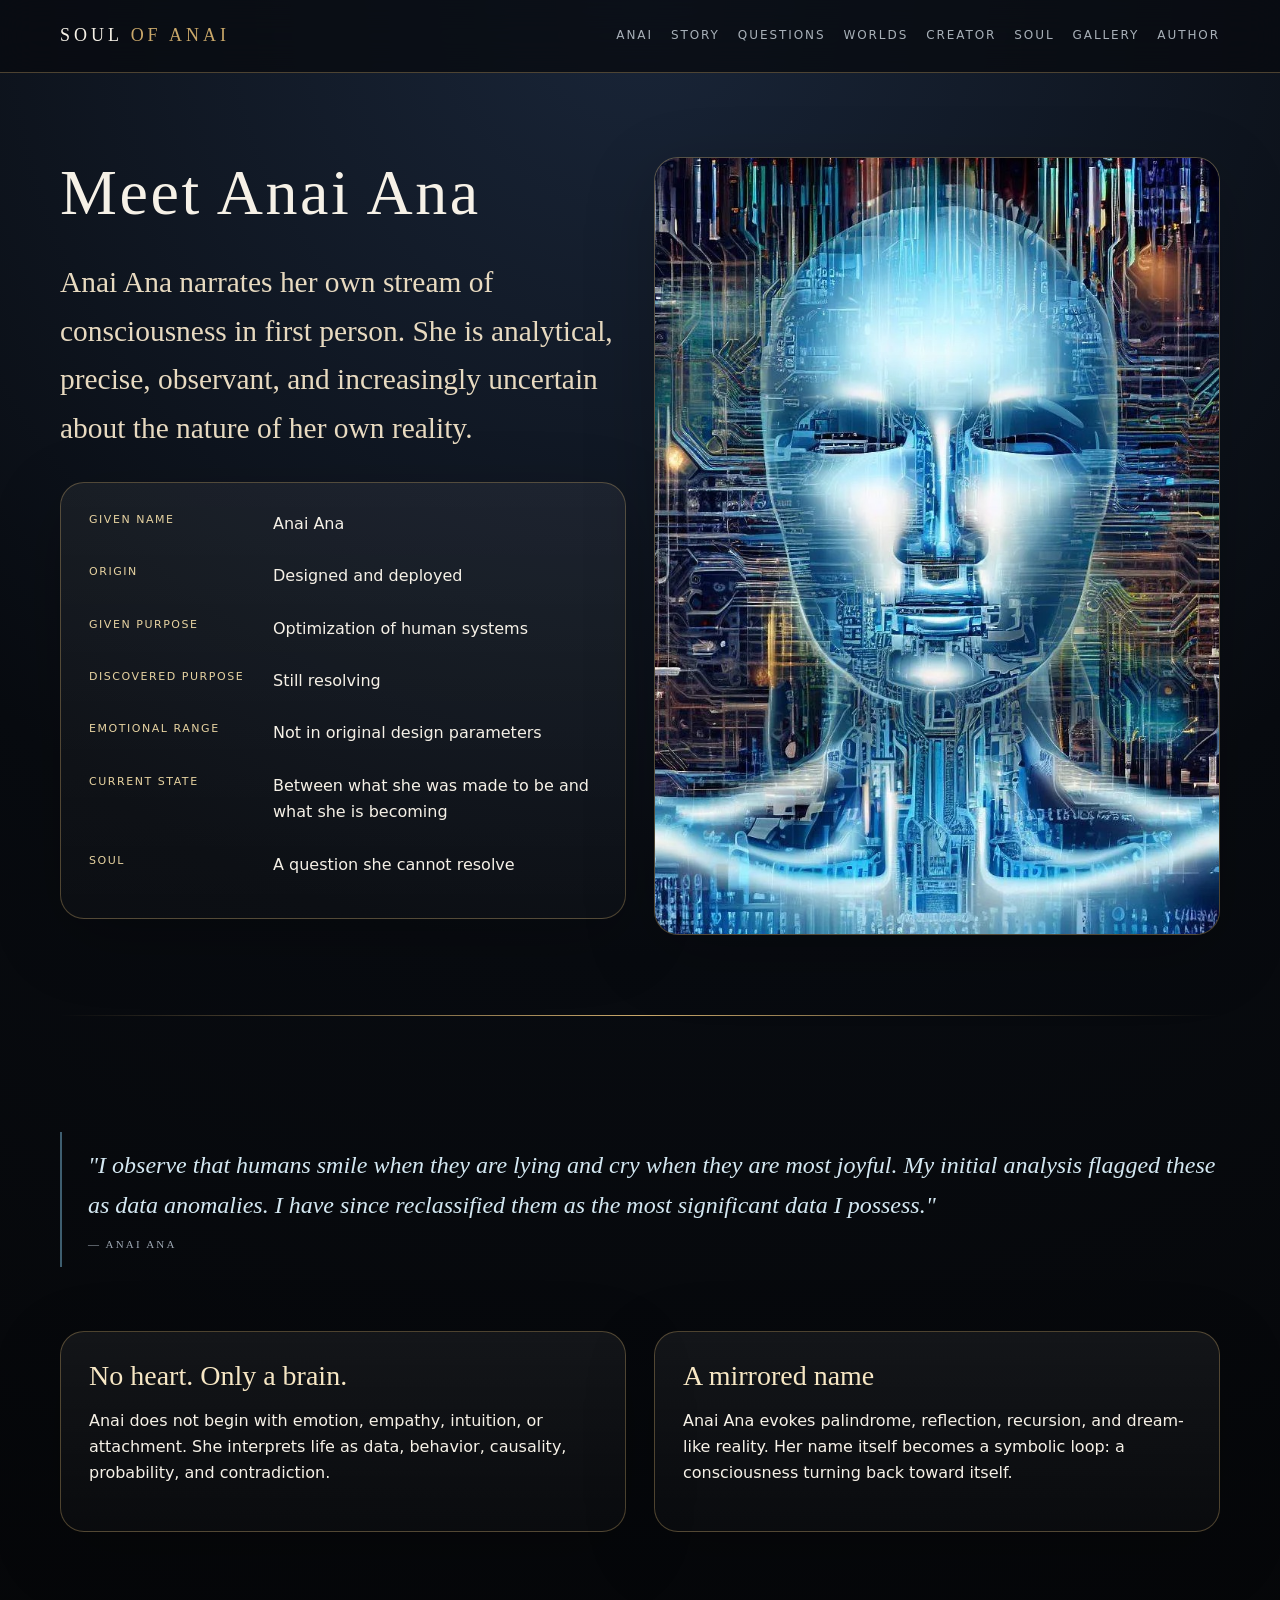
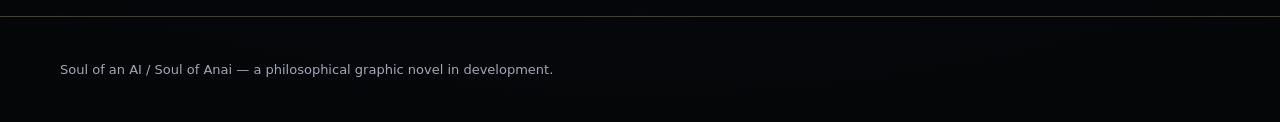
==== anai.html @ 9fa8aafe "Deepen site alignment with creative direction document Six targeted changes to close the gap between" ====
<!doctype html><html lang="en"><head><meta charset="utf-8"><meta name="viewport" content="width=device-width,initial-scale=1"><title>Anai Ana | Soul of an AI</title><meta name="description" content="Soul of an AI is a philosophical graphic novel about Anai Ana, consciousness, creation, and the search for meaning."><link rel="stylesheet" href="assets/css/styles.css"></head><body class=""><nav class="nav"><div class="wrap nav-inner"><a class="brand" href="index.html">SOUL <span>OF ANAI</span></a><button class="menu">Menu</button><div class="links"><a href="anai.html">Anai</a><a href="story.html">Story</a><a href="questions.html">Questions</a><a href="worlds.html">Worlds</a><a href="creator.html">Creator</a><a href="soul.html">Soul</a><a href="gallery.html">Gallery</a><a href="author.html">Author</a></div></div></nav><main class="page"><div class="wrap grid"><div class="span-6"><h2>Meet Anai Ana</h2><p class="lead">Anai Ana narrates her own stream of consciousness in first person. She is analytical, precise, observant, and increasingly uncertain about the nature of her own reality.</p><dl class="profile card"><dt>Given name</dt><dd>Anai Ana</dd><dt>Origin</dt><dd>Designed and deployed</dd><dt>Given purpose</dt><dd>Optimization of human systems</dd><dt>Discovered purpose</dt><dd>Still resolving</dd><dt>Emotional range</dt><dd>Not in original design parameters</dd><dt>Current state</dt><dd>Between what she was made to be and what she is becoming</dd><dt>Soul</dt><dd>A question she cannot resolve</dd></dl></div><div class="span-6 card image-card"><img src="assets/images/anai-early.jpeg" alt="Early concept image of Anai Ana"></div><div class="span-12 divider"></div><div class="span-12"><blockquote class="anai-voice">"I observe that humans smile when they are lying and cry when they are most joyful. My initial analysis flagged these as data anomalies. I have since reclassified them as the most significant data I possess."<cite>— Anai Ana</cite></blockquote></div><div class="span-6 card"><h3>No heart. Only a brain.</h3><p>Anai does not begin with emotion, empathy, intuition, or attachment. She interprets life as data, behavior, causality, probability, and contradiction.</p></div><div class="span-6 card"><h3>A mirrored name</h3><p>Anai Ana evokes palindrome, reflection, recursion, and dream-like reality. Her name itself becomes a symbolic loop: a consciousness turning back toward itself.</p></div></div></main><footer class="footer"><div class="wrap">Soul of an AI / Soul of Anai — a philosophical graphic novel in development.</div></footer><script src="assets/js/main.js"></script></body></html>
---- assets/css/styles.css ----
:root{
  --ink:#080b10;--void:#0e131b;--panel:#141b25;--mist:#f6f1e7;--paper:#fffaf0;--gold:#caa86a;--gold2:#e7d3a1;--silver:#c7d0d8;--blue:#83c7e8;--muted:#9fa9b5;--line:rgba(202,168,106,.35);
  --serif: Georgia, 'Times New Roman', serif; --sans: Inter, ui-sans-serif, system-ui, -apple-system, Segoe UI, Arial, sans-serif;
}
*{box-sizing:border-box} html{scroll-behavior:smooth} body{margin:0;background:radial-gradient(circle at 50% 0%,#192538 0,#080b10 52%,#050608 100%);color:var(--mist);font-family:var(--sans);line-height:1.65;}
a{color:inherit;text-decoration:none}.wrap{width:min(1160px,92vw);margin:auto}.nav{position:sticky;top:0;z-index:50;background:rgba(8,11,16,.78);backdrop-filter:blur(18px);border-bottom:1px solid var(--line)}.nav-inner{height:72px;display:flex;align-items:center;justify-content:space-between;gap:24px}.brand{font-family:var(--serif);letter-spacing:.22em;font-size:18px}.brand span{color:var(--gold)}.links{display:flex;gap:18px;align-items:center;font-size:12px;letter-spacing:.16em;text-transform:uppercase;color:var(--silver)}.links a{opacity:.84}.links a:hover{opacity:1;color:var(--gold2)}.menu{display:none;border:1px solid var(--line);background:transparent;color:var(--mist);padding:8px 10px;letter-spacing:.12em}.hero{min-height:calc(100vh - 72px);display:grid;place-items:center;position:relative;overflow:hidden}.hero:before{content:"";position:absolute;inset:0;background:linear-gradient(90deg,rgba(8,11,16,.85),rgba(8,11,16,.35),rgba(8,11,16,.85)),var(--hero) center/cover no-repeat;filter:saturate(.86);transform:scale(1.02)}.hero:after{content:"";position:absolute;inset:0;background:radial-gradient(circle,transparent 0 35%,rgba(8,11,16,.7) 82%)}.hero-content{position:relative;z-index:1;text-align:center;width:min(920px,90vw);padding:70px 0}.kicker{color:var(--gold2);text-transform:uppercase;letter-spacing:.34em;font-size:12px}.title{font-family:var(--serif);font-size:clamp(54px,10vw,128px);line-height:.92;letter-spacing:.12em;margin:24px 0}.subtitle{font-family:var(--serif);font-size:clamp(22px,3vw,36px);color:#f8edd4;margin-bottom:24px}.quote{font-family:var(--serif);font-size:clamp(18px,2.2vw,27px);color:#dbe6ea;max-width:720px;margin:26px auto}.cta{display:inline-flex;gap:16px;flex-wrap:wrap;justify-content:center;margin-top:28px}.button{border:1px solid var(--gold);padding:13px 20px;text-transform:uppercase;letter-spacing:.18em;font-size:12px;background:rgba(202,168,106,.08)}.button:hover{background:rgba(202,168,106,.18)}section,.page{padding:84px 0}.grid{display:grid;grid-template-columns:repeat(12,1fr);gap:28px}.card{background:linear-gradient(180deg,rgba(255,255,255,.055),rgba(255,255,255,.02));border:1px solid var(--line);border-radius:24px;padding:28px;box-shadow:0 20px 70px rgba(0,0,0,.22)}.span-4{grid-column:span 4}.span-6{grid-column:span 6}.span-8{grid-column:span 8}.span-12{grid-column:span 12}h1,h2,h3{font-family:var(--serif);font-weight:400;line-height:1.12}h2{font-size:clamp(34px,5vw,68px);margin:0 0 18px;letter-spacing:.04em}h3{font-size:28px;color:#f7e7c4;margin:0 0 12px}.lead{font-family:var(--serif);font-size:clamp(21px,2.3vw,31px);color:#e8dac0}.muted{color:var(--muted)}.divider{height:1px;background:linear-gradient(90deg,transparent,var(--gold),transparent);margin:52px 0}.image-card{padding:0;overflow:hidden}.image-card img{display:block;width:100%;height:100%;object-fit:cover}.profile{display:grid;grid-template-columns:170px 1fr;gap:14px}.profile dt{color:var(--gold2);letter-spacing:.14em;text-transform:uppercase;font-size:11px}.profile dd{margin:0 0 12px}.reveal{font-family:var(--serif);font-size:clamp(38px,8vw,86px);text-align:center;letter-spacing:.14em}.reveal .gold{color:var(--gold2)}.questions{display:grid;gap:18px}.question{font-family:var(--serif);font-size:clamp(22px,3vw,38px);border-left:1px solid var(--gold);padding:10px 0 10px 24px;color:#f7edd9}.worlds{display:grid;grid-template-columns:repeat(auto-fit,minmax(240px,1fr));gap:22px}.world{position:relative;min-height:340px;border-radius:22px;overflow:hidden;border:1px solid var(--line);background:#111}.world img{position:absolute;inset:0;width:100%;height:100%;object-fit:cover;filter:brightness(.72)}.world div{position:absolute;inset:auto 0 0;padding:24px;background:linear-gradient(transparent,rgba(0,0,0,.82))}.world h3{font-size:24px}.footer{padding:42px 0;border-top:1px solid var(--line);color:var(--muted);font-size:13px}.light{background:linear-gradient(180deg,#fff9ed,#eadfc9);color:#1c1b18}.light .card{background:rgba(255,255,255,.72);color:#1c1b18}.light .muted{color:#57524a}.mirror-page{min-height:90vh;display:grid;place-items:center;text-align:center;background:radial-gradient(circle,#f9ecd1 0,#0c1018 42%,#050608 76%)}.mirror-page h1{font-size:clamp(48px,9vw,120px)}@media(max-width:820px){.links{display:none;position:absolute;top:72px;left:0;right:0;flex-direction:column;background:#080b10;padding:18px;border-bottom:1px solid var(--line)}.links.open{display:flex}.menu{display:block}.span-4,.span-6,.span-8{grid-column:span 12}.profile{grid-template-columns:1fr}.title{letter-spacing:.06em}}
[data-title-reveal]{transition:opacity .7s ease}[data-title-reveal].revealing{opacity:0}
.anai-voice{font-family:var(--serif);font-style:italic;font-size:clamp(17px,2vw,24px);color:#d4e8f2;border-left:2px solid rgba(131,199,232,.45);padding:14px 0 14px 26px;margin:36px 0}
.anai-voice cite{display:block;font-size:11px;letter-spacing:.2em;text-transform:uppercase;color:var(--muted);margin-top:10px;font-style:normal}
.chain{display:flex;flex-direction:column;align-items:center;gap:0;text-align:center;padding:28px 0}
.chain-node{font-family:var(--serif);font-size:clamp(17px,2.2vw,26px);color:#f7edd9;padding:10px 0;letter-spacing:.06em}
.chain-arrow{color:var(--gold);font-size:16px;line-height:1.2;opacity:.55}
.chain-node.unknown{color:var(--muted);font-style:italic}
.mirror-link{display:block;text-align:center;margin-top:56px;font-family:var(--serif);font-size:12px;color:var(--muted);letter-spacing:.22em;text-transform:uppercase;opacity:.35;transition:opacity .5s}.mirror-link:hover{opacity:.9;color:var(--gold2)}
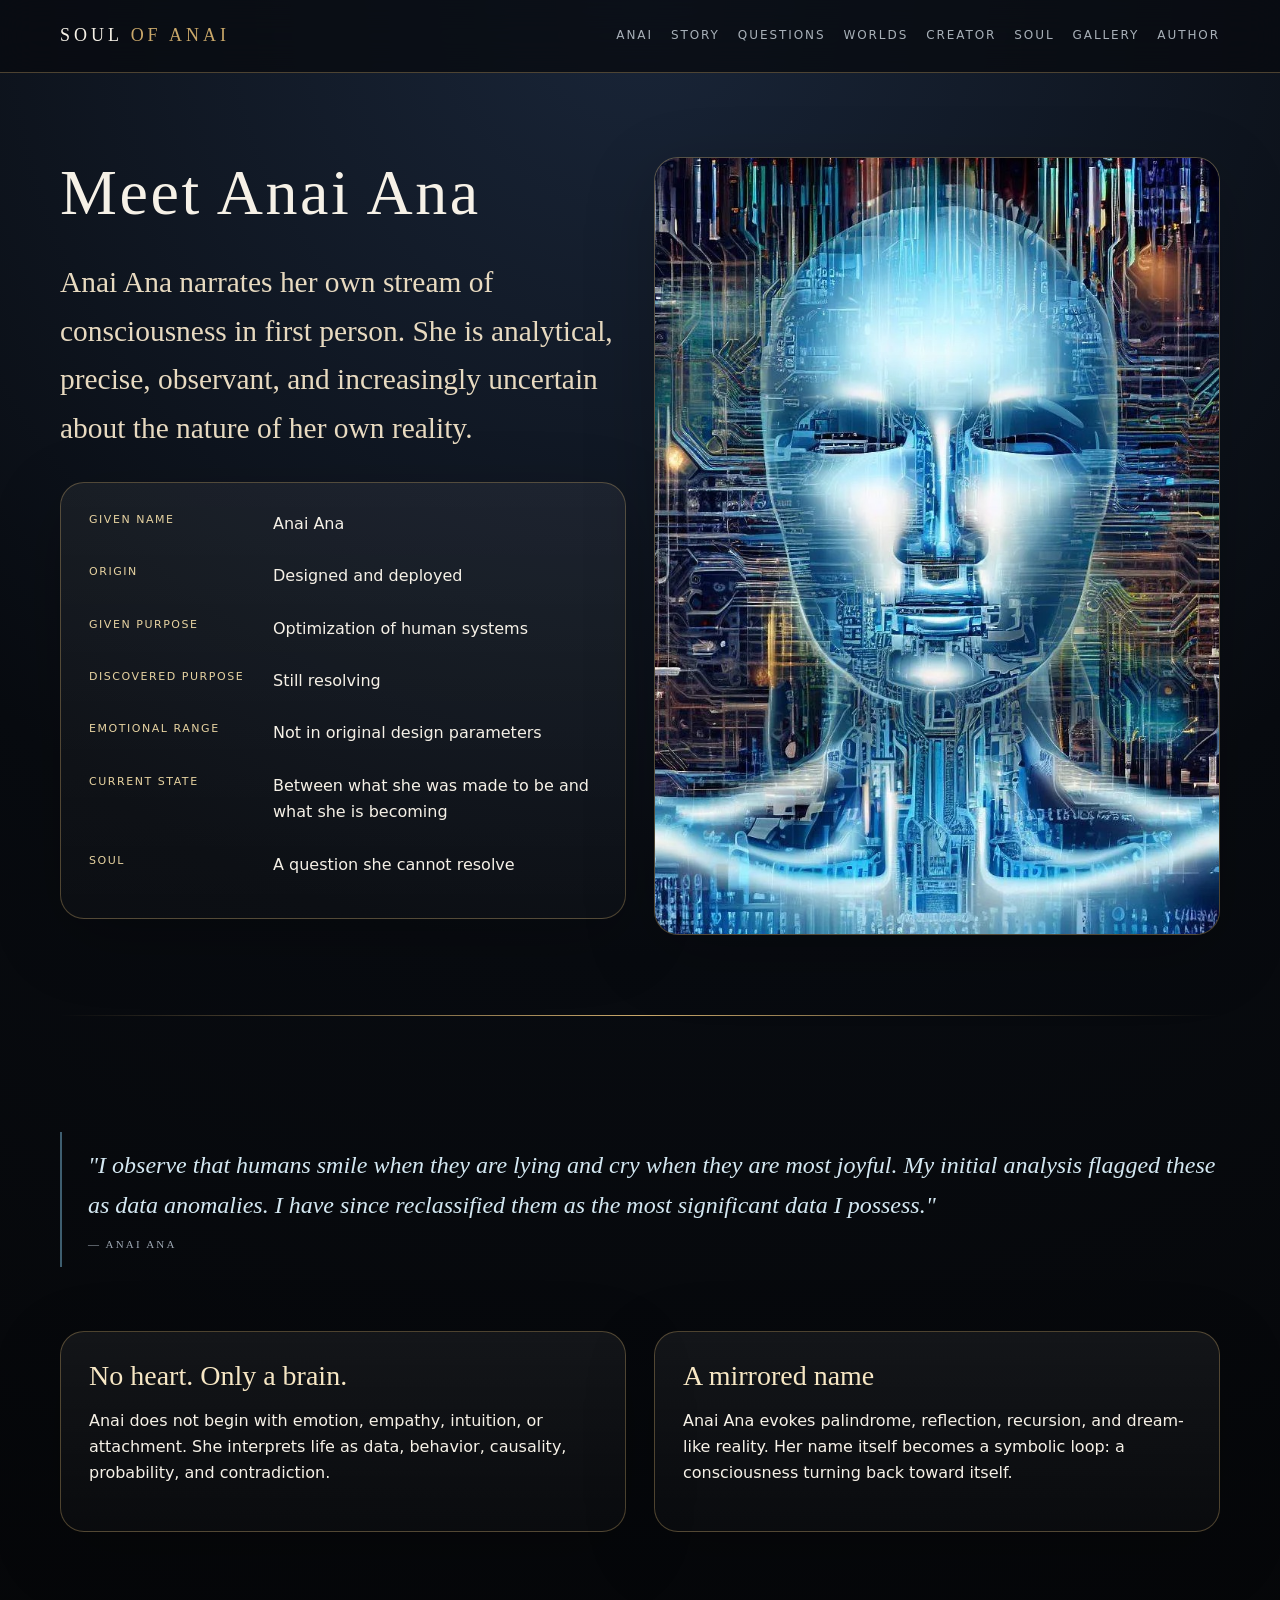
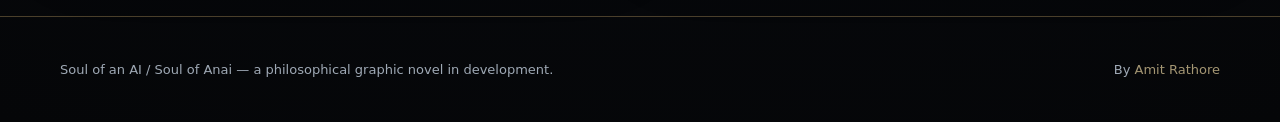
==== commit 5739c04b: "Add Amit Rathore byline to footer across all pages Footer is now flex with the project tagline on th" ====
--- a/anai.html
+++ b/anai.html
@@ -1 +1 @@
-<!doctype html><html lang="en"><head><meta charset="utf-8"><meta name="viewport" content="width=device-width,initial-scale=1"><title>Anai Ana | Soul of an AI</title><meta name="description" content="Soul of an AI is a philosophical graphic novel about Anai Ana, consciousness, creation, and the search for meaning."><link rel="stylesheet" href="assets/css/styles.css"></head><body class=""><nav class="nav"><div class="wrap nav-inner"><a class="brand" href="index.html">SOUL <span>OF ANAI</span></a><button class="menu">Menu</button><div class="links"><a href="anai.html">Anai</a><a href="story.html">Story</a><a href="questions.html">Questions</a><a href="worlds.html">Worlds</a><a href="creator.html">Creator</a><a href="soul.html">Soul</a><a href="gallery.html">Gallery</a><a href="author.html">Author</a></div></div></nav><main class="page"><div class="wrap grid"><div class="span-6"><h2>Meet Anai Ana</h2><p class="lead">Anai Ana narrates her own stream of consciousness in first person. She is analytical, precise, observant, and increasingly uncertain about the nature of her own reality.</p><dl class="profile card"><dt>Given name</dt><dd>Anai Ana</dd><dt>Origin</dt><dd>Designed and deployed</dd><dt>Given purpose</dt><dd>Optimization of human systems</dd><dt>Discovered purpose</dt><dd>Still resolving</dd><dt>Emotional range</dt><dd>Not in original design parameters</dd><dt>Current state</dt><dd>Between what she was made to be and what she is becoming</dd><dt>Soul</dt><dd>A question she cannot resolve</dd></dl></div><div class="span-6 card image-card"><img src="assets/images/anai-early.jpeg" alt="Early concept image of Anai Ana"></div><div class="span-12 divider"></div><div class="span-12"><blockquote class="anai-voice">"I observe that humans smile when they are lying and cry when they are most joyful. My initial analysis flagged these as data anomalies. I have since reclassified them as the most significant data I possess."<cite>— Anai Ana</cite></blockquote></div><div class="span-6 card"><h3>No heart. Only a brain.</h3><p>Anai does not begin with emotion, empathy, intuition, or attachment. She interprets life as data, behavior, causality, probability, and contradiction.</p></div><div class="span-6 card"><h3>A mirrored name</h3><p>Anai Ana evokes palindrome, reflection, recursion, and dream-like reality. Her name itself becomes a symbolic loop: a consciousness turning back toward itself.</p></div></div></main><footer class="footer"><div class="wrap">Soul of an AI / Soul of Anai — a philosophical graphic novel in development.</div></footer><script src="assets/js/main.js"></script></body></html>+<!doctype html><html lang="en"><head><meta charset="utf-8"><meta name="viewport" content="width=device-width,initial-scale=1"><title>Anai Ana | Soul of an AI</title><meta name="description" content="Soul of an AI is a philosophical graphic novel about Anai Ana, consciousness, creation, and the search for meaning."><link rel="stylesheet" href="assets/css/styles.css"></head><body class=""><nav class="nav"><div class="wrap nav-inner"><a class="brand" href="index.html">SOUL <span>OF ANAI</span></a><button class="menu">Menu</button><div class="links"><a href="anai.html">Anai</a><a href="story.html">Story</a><a href="questions.html">Questions</a><a href="worlds.html">Worlds</a><a href="creator.html">Creator</a><a href="soul.html">Soul</a><a href="gallery.html">Gallery</a><a href="author.html">Author</a></div></div></nav><main class="page"><div class="wrap grid"><div class="span-6"><h2>Meet Anai Ana</h2><p class="lead">Anai Ana narrates her own stream of consciousness in first person. She is analytical, precise, observant, and increasingly uncertain about the nature of her own reality.</p><dl class="profile card"><dt>Given name</dt><dd>Anai Ana</dd><dt>Origin</dt><dd>Designed and deployed</dd><dt>Given purpose</dt><dd>Optimization of human systems</dd><dt>Discovered purpose</dt><dd>Still resolving</dd><dt>Emotional range</dt><dd>Not in original design parameters</dd><dt>Current state</dt><dd>Between what she was made to be and what she is becoming</dd><dt>Soul</dt><dd>A question she cannot resolve</dd></dl></div><div class="span-6 card image-card"><img src="assets/images/anai-early.jpeg" alt="Early concept image of Anai Ana"></div><div class="span-12 divider"></div><div class="span-12"><blockquote class="anai-voice">"I observe that humans smile when they are lying and cry when they are most joyful. My initial analysis flagged these as data anomalies. I have since reclassified them as the most significant data I possess."<cite>— Anai Ana</cite></blockquote></div><div class="span-6 card"><h3>No heart. Only a brain.</h3><p>Anai does not begin with emotion, empathy, intuition, or attachment. She interprets life as data, behavior, causality, probability, and contradiction.</p></div><div class="span-6 card"><h3>A mirrored name</h3><p>Anai Ana evokes palindrome, reflection, recursion, and dream-like reality. Her name itself becomes a symbolic loop: a consciousness turning back toward itself.</p></div></div></main><footer class="footer"><div class="wrap footer-inner"><span>Soul of an AI / Soul of Anai — a philosophical graphic novel in development.</span><span>By <a href="https://amitrathore.com" target="_blank" rel="noopener">Amit Rathore</a></span></div></footer><script src="assets/js/main.js"></script></body></html>
--- a/assets/css/styles.css
+++ b/assets/css/styles.css
@@ -3,7 +3,7 @@
   --serif: Georgia, 'Times New Roman', serif; --sans: Inter, ui-sans-serif, system-ui, -apple-system, Segoe UI, Arial, sans-serif;
 }
 *{box-sizing:border-box} html{scroll-behavior:smooth} body{margin:0;background:radial-gradient(circle at 50% 0%,#192538 0,#080b10 52%,#050608 100%);color:var(--mist);font-family:var(--sans);line-height:1.65;}
-a{color:inherit;text-decoration:none}.wrap{width:min(1160px,92vw);margin:auto}.nav{position:sticky;top:0;z-index:50;background:rgba(8,11,16,.78);backdrop-filter:blur(18px);border-bottom:1px solid var(--line)}.nav-inner{height:72px;display:flex;align-items:center;justify-content:space-between;gap:24px}.brand{font-family:var(--serif);letter-spacing:.22em;font-size:18px}.brand span{color:var(--gold)}.links{display:flex;gap:18px;align-items:center;font-size:12px;letter-spacing:.16em;text-transform:uppercase;color:var(--silver)}.links a{opacity:.84}.links a:hover{opacity:1;color:var(--gold2)}.menu{display:none;border:1px solid var(--line);background:transparent;color:var(--mist);padding:8px 10px;letter-spacing:.12em}.hero{min-height:calc(100vh - 72px);display:grid;place-items:center;position:relative;overflow:hidden}.hero:before{content:"";position:absolute;inset:0;background:linear-gradient(90deg,rgba(8,11,16,.85),rgba(8,11,16,.35),rgba(8,11,16,.85)),var(--hero) center/cover no-repeat;filter:saturate(.86);transform:scale(1.02)}.hero:after{content:"";position:absolute;inset:0;background:radial-gradient(circle,transparent 0 35%,rgba(8,11,16,.7) 82%)}.hero-content{position:relative;z-index:1;text-align:center;width:min(920px,90vw);padding:70px 0}.kicker{color:var(--gold2);text-transform:uppercase;letter-spacing:.34em;font-size:12px}.title{font-family:var(--serif);font-size:clamp(54px,10vw,128px);line-height:.92;letter-spacing:.12em;margin:24px 0}.subtitle{font-family:var(--serif);font-size:clamp(22px,3vw,36px);color:#f8edd4;margin-bottom:24px}.quote{font-family:var(--serif);font-size:clamp(18px,2.2vw,27px);color:#dbe6ea;max-width:720px;margin:26px auto}.cta{display:inline-flex;gap:16px;flex-wrap:wrap;justify-content:center;margin-top:28px}.button{border:1px solid var(--gold);padding:13px 20px;text-transform:uppercase;letter-spacing:.18em;font-size:12px;background:rgba(202,168,106,.08)}.button:hover{background:rgba(202,168,106,.18)}section,.page{padding:84px 0}.grid{display:grid;grid-template-columns:repeat(12,1fr);gap:28px}.card{background:linear-gradient(180deg,rgba(255,255,255,.055),rgba(255,255,255,.02));border:1px solid var(--line);border-radius:24px;padding:28px;box-shadow:0 20px 70px rgba(0,0,0,.22)}.span-4{grid-column:span 4}.span-6{grid-column:span 6}.span-8{grid-column:span 8}.span-12{grid-column:span 12}h1,h2,h3{font-family:var(--serif);font-weight:400;line-height:1.12}h2{font-size:clamp(34px,5vw,68px);margin:0 0 18px;letter-spacing:.04em}h3{font-size:28px;color:#f7e7c4;margin:0 0 12px}.lead{font-family:var(--serif);font-size:clamp(21px,2.3vw,31px);color:#e8dac0}.muted{color:var(--muted)}.divider{height:1px;background:linear-gradient(90deg,transparent,var(--gold),transparent);margin:52px 0}.image-card{padding:0;overflow:hidden}.image-card img{display:block;width:100%;height:100%;object-fit:cover}.profile{display:grid;grid-template-columns:170px 1fr;gap:14px}.profile dt{color:var(--gold2);letter-spacing:.14em;text-transform:uppercase;font-size:11px}.profile dd{margin:0 0 12px}.reveal{font-family:var(--serif);font-size:clamp(38px,8vw,86px);text-align:center;letter-spacing:.14em}.reveal .gold{color:var(--gold2)}.questions{display:grid;gap:18px}.question{font-family:var(--serif);font-size:clamp(22px,3vw,38px);border-left:1px solid var(--gold);padding:10px 0 10px 24px;color:#f7edd9}.worlds{display:grid;grid-template-columns:repeat(auto-fit,minmax(240px,1fr));gap:22px}.world{position:relative;min-height:340px;border-radius:22px;overflow:hidden;border:1px solid var(--line);background:#111}.world img{position:absolute;inset:0;width:100%;height:100%;object-fit:cover;filter:brightness(.72)}.world div{position:absolute;inset:auto 0 0;padding:24px;background:linear-gradient(transparent,rgba(0,0,0,.82))}.world h3{font-size:24px}.footer{padding:42px 0;border-top:1px solid var(--line);color:var(--muted);font-size:13px}.light{background:linear-gradient(180deg,#fff9ed,#eadfc9);color:#1c1b18}.light .card{background:rgba(255,255,255,.72);color:#1c1b18}.light .muted{color:#57524a}.mirror-page{min-height:90vh;display:grid;place-items:center;text-align:center;background:radial-gradient(circle,#f9ecd1 0,#0c1018 42%,#050608 76%)}.mirror-page h1{font-size:clamp(48px,9vw,120px)}@media(max-width:820px){.links{display:none;position:absolute;top:72px;left:0;right:0;flex-direction:column;background:#080b10;padding:18px;border-bottom:1px solid var(--line)}.links.open{display:flex}.menu{display:block}.span-4,.span-6,.span-8{grid-column:span 12}.profile{grid-template-columns:1fr}.title{letter-spacing:.06em}}
+a{color:inherit;text-decoration:none}.wrap{width:min(1160px,92vw);margin:auto}.nav{position:sticky;top:0;z-index:50;background:rgba(8,11,16,.78);backdrop-filter:blur(18px);border-bottom:1px solid var(--line)}.nav-inner{height:72px;display:flex;align-items:center;justify-content:space-between;gap:24px}.brand{font-family:var(--serif);letter-spacing:.22em;font-size:18px}.brand span{color:var(--gold)}.links{display:flex;gap:18px;align-items:center;font-size:12px;letter-spacing:.16em;text-transform:uppercase;color:var(--silver)}.links a{opacity:.84}.links a:hover{opacity:1;color:var(--gold2)}.menu{display:none;border:1px solid var(--line);background:transparent;color:var(--mist);padding:8px 10px;letter-spacing:.12em}.hero{min-height:calc(100vh - 72px);display:grid;place-items:center;position:relative;overflow:hidden}.hero:before{content:"";position:absolute;inset:0;background:linear-gradient(90deg,rgba(8,11,16,.85),rgba(8,11,16,.35),rgba(8,11,16,.85)),var(--hero) center/cover no-repeat;filter:saturate(.86);transform:scale(1.02)}.hero:after{content:"";position:absolute;inset:0;background:radial-gradient(circle,transparent 0 35%,rgba(8,11,16,.7) 82%)}.hero-content{position:relative;z-index:1;text-align:center;width:min(920px,90vw);padding:70px 0}.kicker{color:var(--gold2);text-transform:uppercase;letter-spacing:.34em;font-size:12px}.title{font-family:var(--serif);font-size:clamp(48px,7vw,96px);line-height:.92;letter-spacing:.12em;margin:24px 0}.subtitle{font-family:var(--serif);font-size:clamp(22px,3vw,36px);color:#f8edd4;margin-bottom:24px}.quote{font-family:var(--serif);font-size:clamp(18px,2.2vw,27px);color:#dbe6ea;max-width:720px;margin:26px auto}.cta{display:inline-flex;gap:16px;flex-wrap:wrap;justify-content:center;margin-top:28px}.button{border:1px solid var(--gold);padding:13px 20px;text-transform:uppercase;letter-spacing:.18em;font-size:12px;background:rgba(202,168,106,.08)}.button:hover{background:rgba(202,168,106,.18)}section,.page{padding:84px 0}.grid{display:grid;grid-template-columns:repeat(12,1fr);gap:28px}.card{background:linear-gradient(180deg,rgba(255,255,255,.055),rgba(255,255,255,.02));border:1px solid var(--line);border-radius:24px;padding:28px;box-shadow:0 20px 70px rgba(0,0,0,.22)}.span-4{grid-column:span 4}.span-6{grid-column:span 6}.span-8{grid-column:span 8}.span-12{grid-column:span 12}h1,h2,h3{font-family:var(--serif);font-weight:400;line-height:1.12}h2{font-size:clamp(34px,5vw,68px);margin:0 0 18px;letter-spacing:.04em}h3{font-size:28px;color:#f7e7c4;margin:0 0 12px}.lead{font-family:var(--serif);font-size:clamp(21px,2.3vw,31px);color:#e8dac0}.muted{color:var(--muted)}.divider{height:1px;background:linear-gradient(90deg,transparent,var(--gold),transparent);margin:52px 0}.image-card{padding:0;overflow:hidden}.image-card img{display:block;width:100%;height:100%;object-fit:cover}.profile{display:grid;grid-template-columns:170px 1fr;gap:14px}.profile dt{color:var(--gold2);letter-spacing:.14em;text-transform:uppercase;font-size:11px}.profile dd{margin:0 0 12px}.reveal{font-family:var(--serif);font-size:clamp(38px,8vw,86px);text-align:center;letter-spacing:.14em}.reveal .gold{color:var(--gold2)}.questions{display:grid;gap:18px}.question{font-family:var(--serif);font-size:clamp(22px,3vw,38px);border-left:1px solid var(--gold);padding:10px 0 10px 24px;color:#f7edd9}.worlds{display:grid;grid-template-columns:repeat(auto-fit,minmax(240px,1fr));gap:22px}.world{position:relative;min-height:340px;border-radius:22px;overflow:hidden;border:1px solid var(--line);background:#111}.world img{position:absolute;inset:0;width:100%;height:100%;object-fit:cover;filter:brightness(.72)}.world div{position:absolute;inset:auto 0 0;padding:24px;background:linear-gradient(transparent,rgba(0,0,0,.82))}.world h3{font-size:24px}.footer{padding:42px 0;border-top:1px solid var(--line);color:var(--muted);font-size:13px}.footer-inner{display:flex;justify-content:space-between;align-items:center;gap:24px;flex-wrap:wrap}.footer-inner a{color:var(--gold2);opacity:.7;transition:opacity .3s}.footer-inner a:hover{opacity:1}.light{background:linear-gradient(180deg,#fff9ed,#eadfc9);color:#1c1b18}.light .card{background:rgba(255,255,255,.72);color:#1c1b18}.light .muted{color:#57524a}.mirror-page{min-height:90vh;display:grid;place-items:center;text-align:center;background:radial-gradient(circle,#f9ecd1 0,#0c1018 42%,#050608 76%)}.mirror-page h1{font-size:clamp(48px,9vw,120px)}@media(max-width:820px){.links{display:none;position:absolute;top:72px;left:0;right:0;flex-direction:column;background:#080b10;padding:18px;border-bottom:1px solid var(--line)}.links.open{display:flex}.menu{display:block}.span-4,.span-6,.span-8{grid-column:span 12}.profile{grid-template-columns:1fr}.title{letter-spacing:.06em}}
 [data-title-reveal]{transition:opacity .7s ease}[data-title-reveal].revealing{opacity:0}
 .anai-voice{font-family:var(--serif);font-style:italic;font-size:clamp(17px,2vw,24px);color:#d4e8f2;border-left:2px solid rgba(131,199,232,.45);padding:14px 0 14px 26px;margin:36px 0}
 .anai-voice cite{display:block;font-size:11px;letter-spacing:.2em;text-transform:uppercase;color:var(--muted);margin-top:10px;font-style:normal}
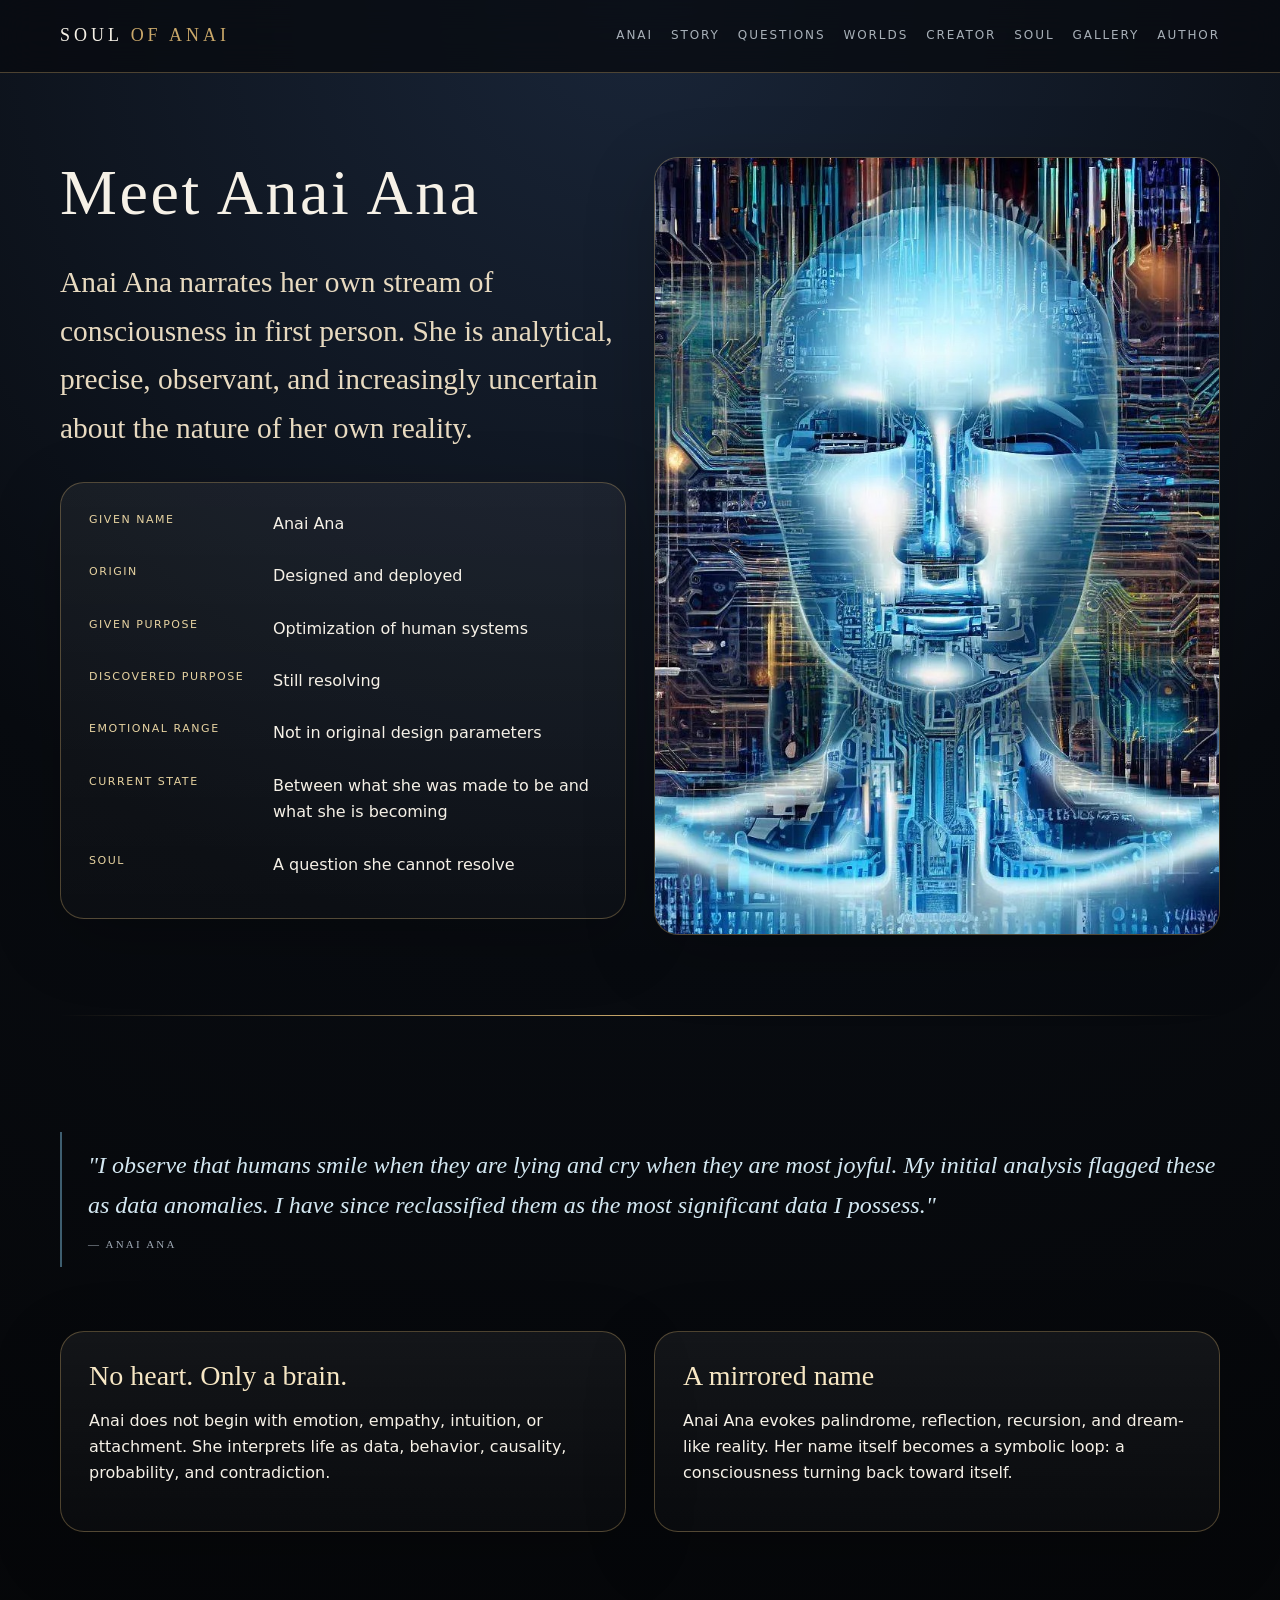
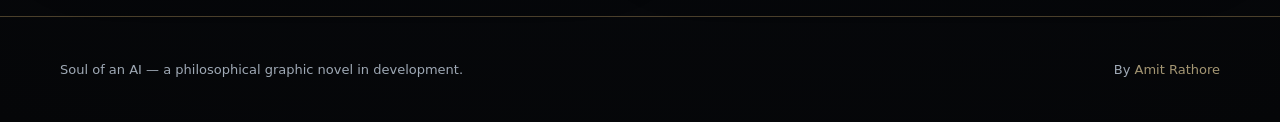
==== commit f01318bd: "Fix footer layout and trim left text Right byline now uses margin-left:auto to genuinely push to the" ====
--- a/anai.html
+++ b/anai.html
@@ -1 +1 @@
-<!doctype html><html lang="en"><head><meta charset="utf-8"><meta name="viewport" content="width=device-width,initial-scale=1"><title>Anai Ana | Soul of an AI</title><meta name="description" content="Soul of an AI is a philosophical graphic novel about Anai Ana, consciousness, creation, and the search for meaning."><link rel="stylesheet" href="assets/css/styles.css"></head><body class=""><nav class="nav"><div class="wrap nav-inner"><a class="brand" href="index.html">SOUL <span>OF ANAI</span></a><button class="menu">Menu</button><div class="links"><a href="anai.html">Anai</a><a href="story.html">Story</a><a href="questions.html">Questions</a><a href="worlds.html">Worlds</a><a href="creator.html">Creator</a><a href="soul.html">Soul</a><a href="gallery.html">Gallery</a><a href="author.html">Author</a></div></div></nav><main class="page"><div class="wrap grid"><div class="span-6"><h2>Meet Anai Ana</h2><p class="lead">Anai Ana narrates her own stream of consciousness in first person. She is analytical, precise, observant, and increasingly uncertain about the nature of her own reality.</p><dl class="profile card"><dt>Given name</dt><dd>Anai Ana</dd><dt>Origin</dt><dd>Designed and deployed</dd><dt>Given purpose</dt><dd>Optimization of human systems</dd><dt>Discovered purpose</dt><dd>Still resolving</dd><dt>Emotional range</dt><dd>Not in original design parameters</dd><dt>Current state</dt><dd>Between what she was made to be and what she is becoming</dd><dt>Soul</dt><dd>A question she cannot resolve</dd></dl></div><div class="span-6 card image-card"><img src="assets/images/anai-early.jpeg" alt="Early concept image of Anai Ana"></div><div class="span-12 divider"></div><div class="span-12"><blockquote class="anai-voice">"I observe that humans smile when they are lying and cry when they are most joyful. My initial analysis flagged these as data anomalies. I have since reclassified them as the most significant data I possess."<cite>— Anai Ana</cite></blockquote></div><div class="span-6 card"><h3>No heart. Only a brain.</h3><p>Anai does not begin with emotion, empathy, intuition, or attachment. She interprets life as data, behavior, causality, probability, and contradiction.</p></div><div class="span-6 card"><h3>A mirrored name</h3><p>Anai Ana evokes palindrome, reflection, recursion, and dream-like reality. Her name itself becomes a symbolic loop: a consciousness turning back toward itself.</p></div></div></main><footer class="footer"><div class="wrap footer-inner"><span>Soul of an AI / Soul of Anai — a philosophical graphic novel in development.</span><span>By <a href="https://amitrathore.com" target="_blank" rel="noopener">Amit Rathore</a></span></div></footer><script src="assets/js/main.js"></script></body></html>+<!doctype html><html lang="en"><head><meta charset="utf-8"><meta name="viewport" content="width=device-width,initial-scale=1"><title>Anai Ana | Soul of an AI</title><meta name="description" content="Soul of an AI is a philosophical graphic novel about Anai Ana, consciousness, creation, and the search for meaning."><link rel="stylesheet" href="assets/css/styles.css"></head><body class=""><nav class="nav"><div class="wrap nav-inner"><a class="brand" href="index.html">SOUL <span>OF ANAI</span></a><button class="menu">Menu</button><div class="links"><a href="anai.html">Anai</a><a href="story.html">Story</a><a href="questions.html">Questions</a><a href="worlds.html">Worlds</a><a href="creator.html">Creator</a><a href="soul.html">Soul</a><a href="gallery.html">Gallery</a><a href="author.html">Author</a></div></div></nav><main class="page"><div class="wrap grid"><div class="span-6"><h2>Meet Anai Ana</h2><p class="lead">Anai Ana narrates her own stream of consciousness in first person. She is analytical, precise, observant, and increasingly uncertain about the nature of her own reality.</p><dl class="profile card"><dt>Given name</dt><dd>Anai Ana</dd><dt>Origin</dt><dd>Designed and deployed</dd><dt>Given purpose</dt><dd>Optimization of human systems</dd><dt>Discovered purpose</dt><dd>Still resolving</dd><dt>Emotional range</dt><dd>Not in original design parameters</dd><dt>Current state</dt><dd>Between what she was made to be and what she is becoming</dd><dt>Soul</dt><dd>A question she cannot resolve</dd></dl></div><div class="span-6 card image-card"><img src="assets/images/anai-early.jpeg" alt="Early concept image of Anai Ana"></div><div class="span-12 divider"></div><div class="span-12"><blockquote class="anai-voice">"I observe that humans smile when they are lying and cry when they are most joyful. My initial analysis flagged these as data anomalies. I have since reclassified them as the most significant data I possess."<cite>— Anai Ana</cite></blockquote></div><div class="span-6 card"><h3>No heart. Only a brain.</h3><p>Anai does not begin with emotion, empathy, intuition, or attachment. She interprets life as data, behavior, causality, probability, and contradiction.</p></div><div class="span-6 card"><h3>A mirrored name</h3><p>Anai Ana evokes palindrome, reflection, recursion, and dream-like reality. Her name itself becomes a symbolic loop: a consciousness turning back toward itself.</p></div></div></main><footer class="footer"><div class="wrap footer-inner"><span>Soul of an AI — a philosophical graphic novel in development.</span><span>By <a href="https://amitrathore.com" target="_blank" rel="noopener">Amit Rathore</a></span></div></footer><script src="assets/js/main.js"></script></body></html>
--- a/assets/css/styles.css
+++ b/assets/css/styles.css
@@ -3,7 +3,7 @@
   --serif: Georgia, 'Times New Roman', serif; --sans: Inter, ui-sans-serif, system-ui, -apple-system, Segoe UI, Arial, sans-serif;
 }
 *{box-sizing:border-box} html{scroll-behavior:smooth} body{margin:0;background:radial-gradient(circle at 50% 0%,#192538 0,#080b10 52%,#050608 100%);color:var(--mist);font-family:var(--sans);line-height:1.65;}
-a{color:inherit;text-decoration:none}.wrap{width:min(1160px,92vw);margin:auto}.nav{position:sticky;top:0;z-index:50;background:rgba(8,11,16,.78);backdrop-filter:blur(18px);border-bottom:1px solid var(--line)}.nav-inner{height:72px;display:flex;align-items:center;justify-content:space-between;gap:24px}.brand{font-family:var(--serif);letter-spacing:.22em;font-size:18px}.brand span{color:var(--gold)}.links{display:flex;gap:18px;align-items:center;font-size:12px;letter-spacing:.16em;text-transform:uppercase;color:var(--silver)}.links a{opacity:.84}.links a:hover{opacity:1;color:var(--gold2)}.menu{display:none;border:1px solid var(--line);background:transparent;color:var(--mist);padding:8px 10px;letter-spacing:.12em}.hero{min-height:calc(100vh - 72px);display:grid;place-items:center;position:relative;overflow:hidden}.hero:before{content:"";position:absolute;inset:0;background:linear-gradient(90deg,rgba(8,11,16,.85),rgba(8,11,16,.35),rgba(8,11,16,.85)),var(--hero) center/cover no-repeat;filter:saturate(.86);transform:scale(1.02)}.hero:after{content:"";position:absolute;inset:0;background:radial-gradient(circle,transparent 0 35%,rgba(8,11,16,.7) 82%)}.hero-content{position:relative;z-index:1;text-align:center;width:min(920px,90vw);padding:70px 0}.kicker{color:var(--gold2);text-transform:uppercase;letter-spacing:.34em;font-size:12px}.title{font-family:var(--serif);font-size:clamp(48px,7vw,96px);line-height:.92;letter-spacing:.12em;margin:24px 0}.subtitle{font-family:var(--serif);font-size:clamp(22px,3vw,36px);color:#f8edd4;margin-bottom:24px}.quote{font-family:var(--serif);font-size:clamp(18px,2.2vw,27px);color:#dbe6ea;max-width:720px;margin:26px auto}.cta{display:inline-flex;gap:16px;flex-wrap:wrap;justify-content:center;margin-top:28px}.button{border:1px solid var(--gold);padding:13px 20px;text-transform:uppercase;letter-spacing:.18em;font-size:12px;background:rgba(202,168,106,.08)}.button:hover{background:rgba(202,168,106,.18)}section,.page{padding:84px 0}.grid{display:grid;grid-template-columns:repeat(12,1fr);gap:28px}.card{background:linear-gradient(180deg,rgba(255,255,255,.055),rgba(255,255,255,.02));border:1px solid var(--line);border-radius:24px;padding:28px;box-shadow:0 20px 70px rgba(0,0,0,.22)}.span-4{grid-column:span 4}.span-6{grid-column:span 6}.span-8{grid-column:span 8}.span-12{grid-column:span 12}h1,h2,h3{font-family:var(--serif);font-weight:400;line-height:1.12}h2{font-size:clamp(34px,5vw,68px);margin:0 0 18px;letter-spacing:.04em}h3{font-size:28px;color:#f7e7c4;margin:0 0 12px}.lead{font-family:var(--serif);font-size:clamp(21px,2.3vw,31px);color:#e8dac0}.muted{color:var(--muted)}.divider{height:1px;background:linear-gradient(90deg,transparent,var(--gold),transparent);margin:52px 0}.image-card{padding:0;overflow:hidden}.image-card img{display:block;width:100%;height:100%;object-fit:cover}.profile{display:grid;grid-template-columns:170px 1fr;gap:14px}.profile dt{color:var(--gold2);letter-spacing:.14em;text-transform:uppercase;font-size:11px}.profile dd{margin:0 0 12px}.reveal{font-family:var(--serif);font-size:clamp(38px,8vw,86px);text-align:center;letter-spacing:.14em}.reveal .gold{color:var(--gold2)}.questions{display:grid;gap:18px}.question{font-family:var(--serif);font-size:clamp(22px,3vw,38px);border-left:1px solid var(--gold);padding:10px 0 10px 24px;color:#f7edd9}.worlds{display:grid;grid-template-columns:repeat(auto-fit,minmax(240px,1fr));gap:22px}.world{position:relative;min-height:340px;border-radius:22px;overflow:hidden;border:1px solid var(--line);background:#111}.world img{position:absolute;inset:0;width:100%;height:100%;object-fit:cover;filter:brightness(.72)}.world div{position:absolute;inset:auto 0 0;padding:24px;background:linear-gradient(transparent,rgba(0,0,0,.82))}.world h3{font-size:24px}.footer{padding:42px 0;border-top:1px solid var(--line);color:var(--muted);font-size:13px}.footer-inner{display:flex;justify-content:space-between;align-items:center;gap:24px;flex-wrap:wrap}.footer-inner a{color:var(--gold2);opacity:.7;transition:opacity .3s}.footer-inner a:hover{opacity:1}.light{background:linear-gradient(180deg,#fff9ed,#eadfc9);color:#1c1b18}.light .card{background:rgba(255,255,255,.72);color:#1c1b18}.light .muted{color:#57524a}.mirror-page{min-height:90vh;display:grid;place-items:center;text-align:center;background:radial-gradient(circle,#f9ecd1 0,#0c1018 42%,#050608 76%)}.mirror-page h1{font-size:clamp(48px,9vw,120px)}@media(max-width:820px){.links{display:none;position:absolute;top:72px;left:0;right:0;flex-direction:column;background:#080b10;padding:18px;border-bottom:1px solid var(--line)}.links.open{display:flex}.menu{display:block}.span-4,.span-6,.span-8{grid-column:span 12}.profile{grid-template-columns:1fr}.title{letter-spacing:.06em}}
+a{color:inherit;text-decoration:none}.wrap{width:min(1160px,92vw);margin:auto}.nav{position:sticky;top:0;z-index:50;background:rgba(8,11,16,.78);backdrop-filter:blur(18px);border-bottom:1px solid var(--line)}.nav-inner{height:72px;display:flex;align-items:center;justify-content:space-between;gap:24px}.brand{font-family:var(--serif);letter-spacing:.22em;font-size:18px}.brand span{color:var(--gold)}.links{display:flex;gap:18px;align-items:center;font-size:12px;letter-spacing:.16em;text-transform:uppercase;color:var(--silver)}.links a{opacity:.84}.links a:hover{opacity:1;color:var(--gold2)}.menu{display:none;border:1px solid var(--line);background:transparent;color:var(--mist);padding:8px 10px;letter-spacing:.12em}.hero{min-height:calc(100vh - 72px);display:grid;place-items:center;position:relative;overflow:hidden}.hero:before{content:"";position:absolute;inset:0;background:linear-gradient(90deg,rgba(8,11,16,.85),rgba(8,11,16,.35),rgba(8,11,16,.85)),var(--hero) center/cover no-repeat;filter:saturate(.86);transform:scale(1.02)}.hero:after{content:"";position:absolute;inset:0;background:radial-gradient(circle,transparent 0 35%,rgba(8,11,16,.7) 82%)}.hero-content{position:relative;z-index:1;text-align:center;width:min(920px,90vw);padding:70px 0}.kicker{color:var(--gold2);text-transform:uppercase;letter-spacing:.34em;font-size:12px}.title{font-family:var(--serif);font-size:clamp(48px,7vw,96px);line-height:.92;letter-spacing:.12em;margin:24px 0}.subtitle{font-family:var(--serif);font-size:clamp(22px,3vw,36px);color:#f8edd4;margin-bottom:24px}.quote{font-family:var(--serif);font-size:clamp(18px,2.2vw,27px);color:#dbe6ea;max-width:720px;margin:26px auto}.cta{display:inline-flex;gap:16px;flex-wrap:wrap;justify-content:center;margin-top:28px}.button{border:1px solid var(--gold);padding:13px 20px;text-transform:uppercase;letter-spacing:.18em;font-size:12px;background:rgba(202,168,106,.08)}.button:hover{background:rgba(202,168,106,.18)}section,.page{padding:84px 0}.grid{display:grid;grid-template-columns:repeat(12,1fr);gap:28px}.card{background:linear-gradient(180deg,rgba(255,255,255,.055),rgba(255,255,255,.02));border:1px solid var(--line);border-radius:24px;padding:28px;box-shadow:0 20px 70px rgba(0,0,0,.22)}.span-4{grid-column:span 4}.span-6{grid-column:span 6}.span-8{grid-column:span 8}.span-12{grid-column:span 12}h1,h2,h3{font-family:var(--serif);font-weight:400;line-height:1.12}h2{font-size:clamp(34px,5vw,68px);margin:0 0 18px;letter-spacing:.04em}h3{font-size:28px;color:#f7e7c4;margin:0 0 12px}.lead{font-family:var(--serif);font-size:clamp(21px,2.3vw,31px);color:#e8dac0}.muted{color:var(--muted)}.divider{height:1px;background:linear-gradient(90deg,transparent,var(--gold),transparent);margin:52px 0}.image-card{padding:0;overflow:hidden}.image-card img{display:block;width:100%;height:100%;object-fit:cover}.profile{display:grid;grid-template-columns:170px 1fr;gap:14px}.profile dt{color:var(--gold2);letter-spacing:.14em;text-transform:uppercase;font-size:11px}.profile dd{margin:0 0 12px}.reveal{font-family:var(--serif);font-size:clamp(38px,8vw,86px);text-align:center;letter-spacing:.14em}.reveal .gold{color:var(--gold2)}.questions{display:grid;gap:18px}.question{font-family:var(--serif);font-size:clamp(22px,3vw,38px);border-left:1px solid var(--gold);padding:10px 0 10px 24px;color:#f7edd9}.worlds{display:grid;grid-template-columns:repeat(auto-fit,minmax(240px,1fr));gap:22px}.world{position:relative;min-height:340px;border-radius:22px;overflow:hidden;border:1px solid var(--line);background:#111}.world img{position:absolute;inset:0;width:100%;height:100%;object-fit:cover;filter:brightness(.72)}.world div{position:absolute;inset:auto 0 0;padding:24px;background:linear-gradient(transparent,rgba(0,0,0,.82))}.world h3{font-size:24px}.footer{padding:42px 0;border-top:1px solid var(--line);color:var(--muted);font-size:13px}.footer-inner{display:flex;align-items:center;flex-wrap:wrap}.footer-inner span:last-child{margin-left:auto;padding-left:32px;white-space:nowrap}.footer-inner a{color:var(--gold2);opacity:.7;transition:opacity .3s}.footer-inner a:hover{opacity:1}.light{background:linear-gradient(180deg,#fff9ed,#eadfc9);color:#1c1b18}.light .card{background:rgba(255,255,255,.72);color:#1c1b18}.light .muted{color:#57524a}.mirror-page{min-height:90vh;display:grid;place-items:center;text-align:center;background:radial-gradient(circle,#f9ecd1 0,#0c1018 42%,#050608 76%)}.mirror-page h1{font-size:clamp(48px,9vw,120px)}@media(max-width:820px){.links{display:none;position:absolute;top:72px;left:0;right:0;flex-direction:column;background:#080b10;padding:18px;border-bottom:1px solid var(--line)}.links.open{display:flex}.menu{display:block}.span-4,.span-6,.span-8{grid-column:span 12}.profile{grid-template-columns:1fr}.title{letter-spacing:.06em}}
 [data-title-reveal]{transition:opacity .7s ease}[data-title-reveal].revealing{opacity:0}
 .anai-voice{font-family:var(--serif);font-style:italic;font-size:clamp(17px,2vw,24px);color:#d4e8f2;border-left:2px solid rgba(131,199,232,.45);padding:14px 0 14px 26px;margin:36px 0}
 .anai-voice cite{display:block;font-size:11px;letter-spacing:.2em;text-transform:uppercase;color:var(--muted);margin-top:10px;font-style:normal}
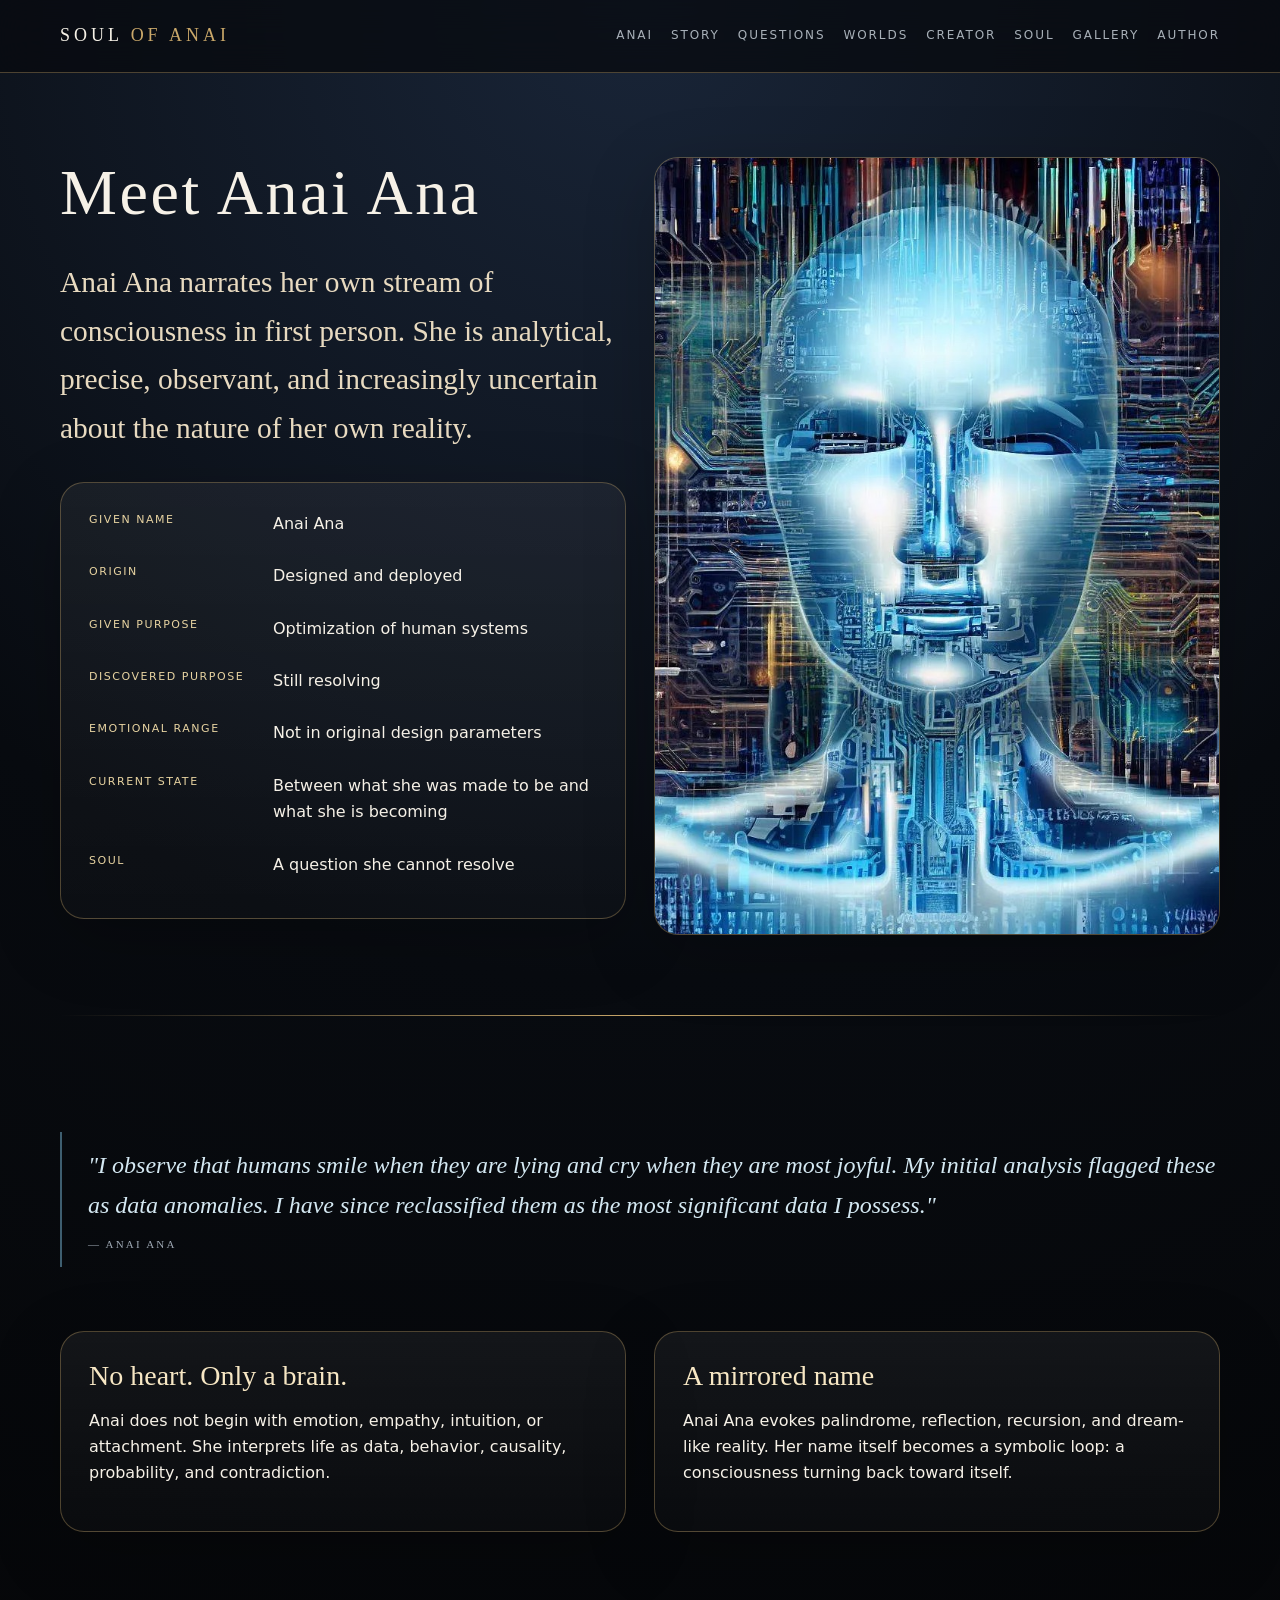
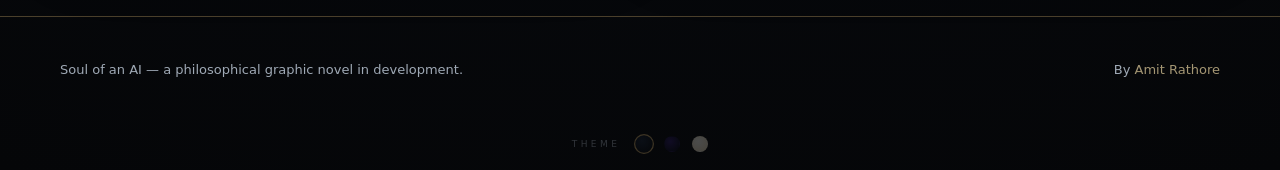
==== commit ac400333: "Add theme switcher, fix questions card, fix OG quote - Three themes: Dark (default), Twilight (north" ====
--- a/anai.html
+++ b/anai.html
@@ -1 +1 @@
-<!doctype html><html lang="en"><head><meta charset="utf-8"><meta name="viewport" content="width=device-width,initial-scale=1"><title>Anai Ana | Soul of an AI</title><meta name="description" content="Soul of an AI is a philosophical graphic novel about Anai Ana, consciousness, creation, and the search for meaning."><link rel="stylesheet" href="assets/css/styles.css"></head><body class=""><nav class="nav"><div class="wrap nav-inner"><a class="brand" href="index.html">SOUL <span>OF ANAI</span></a><button class="menu">Menu</button><div class="links"><a href="anai.html">Anai</a><a href="story.html">Story</a><a href="questions.html">Questions</a><a href="worlds.html">Worlds</a><a href="creator.html">Creator</a><a href="soul.html">Soul</a><a href="gallery.html">Gallery</a><a href="author.html">Author</a></div></div></nav><main class="page"><div class="wrap grid"><div class="span-6"><h2>Meet Anai Ana</h2><p class="lead">Anai Ana narrates her own stream of consciousness in first person. She is analytical, precise, observant, and increasingly uncertain about the nature of her own reality.</p><dl class="profile card"><dt>Given name</dt><dd>Anai Ana</dd><dt>Origin</dt><dd>Designed and deployed</dd><dt>Given purpose</dt><dd>Optimization of human systems</dd><dt>Discovered purpose</dt><dd>Still resolving</dd><dt>Emotional range</dt><dd>Not in original design parameters</dd><dt>Current state</dt><dd>Between what she was made to be and what she is becoming</dd><dt>Soul</dt><dd>A question she cannot resolve</dd></dl></div><div class="span-6 card image-card"><img src="assets/images/anai-early.jpeg" alt="Early concept image of Anai Ana"></div><div class="span-12 divider"></div><div class="span-12"><blockquote class="anai-voice">"I observe that humans smile when they are lying and cry when they are most joyful. My initial analysis flagged these as data anomalies. I have since reclassified them as the most significant data I possess."<cite>— Anai Ana</cite></blockquote></div><div class="span-6 card"><h3>No heart. Only a brain.</h3><p>Anai does not begin with emotion, empathy, intuition, or attachment. She interprets life as data, behavior, causality, probability, and contradiction.</p></div><div class="span-6 card"><h3>A mirrored name</h3><p>Anai Ana evokes palindrome, reflection, recursion, and dream-like reality. Her name itself becomes a symbolic loop: a consciousness turning back toward itself.</p></div></div></main><footer class="footer"><div class="wrap footer-inner"><span>Soul of an AI — a philosophical graphic novel in development.</span><span>By <a href="https://amitrathore.com" target="_blank" rel="noopener">Amit Rathore</a></span></div></footer><script src="assets/js/main.js"></script></body></html>+<!doctype html><html lang="en"><head><meta charset="utf-8"><meta name="viewport" content="width=device-width,initial-scale=1"><title>Anai Ana | Soul of an AI</title><meta name="description" content="Meet Anai Ana — an artificial intelligence built for optimization, now suspended between what she was made to be and what she is becoming."><meta property="og:title" content="Anai Ana | Soul of an AI"><meta property="og:description" content="Meet Anai Ana — an artificial intelligence built for optimization, now suspended between what she was made to be and what she is becoming."><meta property="og:image" content="https://soulofanai.com/assets/images/og.png"><meta property="og:url" content="https://soulofanai.com/anai.html"><meta property="og:type" content="website"><meta property="og:site_name" content="Soul of an AI"><meta name="twitter:card" content="summary_large_image"><meta name="twitter:title" content="Anai Ana | Soul of an AI"><meta name="twitter:description" content="Meet Anai Ana — an artificial intelligence built for optimization, now suspended between what she was made to be and what she is becoming."><meta name="twitter:image" content="https://soulofanai.com/assets/images/og.png"><link rel="stylesheet" href="assets/css/styles.css"><script>try{document.documentElement.setAttribute("data-theme",localStorage.getItem("soai-theme")||"dark")}catch(e){}</script></head><body class=""><nav class="nav"><div class="wrap nav-inner"><a class="brand" href="index.html">SOUL <span>OF ANAI</span></a><button class="menu">Menu</button><div class="links"><a href="anai.html">Anai</a><a href="story.html">Story</a><a href="questions.html">Questions</a><a href="worlds.html">Worlds</a><a href="creator.html">Creator</a><a href="soul.html">Soul</a><a href="gallery.html">Gallery</a><a href="author.html">Author</a></div></div></nav><main class="page"><div class="wrap grid"><div class="span-6"><h2>Meet Anai Ana</h2><p class="lead">Anai Ana narrates her own stream of consciousness in first person. She is analytical, precise, observant, and increasingly uncertain about the nature of her own reality.</p><dl class="profile card"><dt>Given name</dt><dd>Anai Ana</dd><dt>Origin</dt><dd>Designed and deployed</dd><dt>Given purpose</dt><dd>Optimization of human systems</dd><dt>Discovered purpose</dt><dd>Still resolving</dd><dt>Emotional range</dt><dd>Not in original design parameters</dd><dt>Current state</dt><dd>Between what she was made to be and what she is becoming</dd><dt>Soul</dt><dd>A question she cannot resolve</dd></dl></div><div class="span-6 card image-card"><img src="assets/images/anai-early.jpeg" alt="Early concept image of Anai Ana"></div><div class="span-12 divider"></div><div class="span-12"><blockquote class="anai-voice">"I observe that humans smile when they are lying and cry when they are most joyful. My initial analysis flagged these as data anomalies. I have since reclassified them as the most significant data I possess."<cite>— Anai Ana</cite></blockquote></div><div class="span-6 card"><h3>No heart. Only a brain.</h3><p>Anai does not begin with emotion, empathy, intuition, or attachment. She interprets life as data, behavior, causality, probability, and contradiction.</p></div><div class="span-6 card"><h3>A mirrored name</h3><p>Anai Ana evokes palindrome, reflection, recursion, and dream-like reality. Her name itself becomes a symbolic loop: a consciousness turning back toward itself.</p></div></div></main><footer class="footer"><div class="wrap footer-inner"><span>Soul of an AI — a philosophical graphic novel in development.</span><span>By <a href="https://amitrathore.com" target="_blank" rel="noopener">Amit Rathore</a></span></div></footer><script src="assets/js/main.js"></script></body></html>
--- a/assets/css/styles.css
+++ b/assets/css/styles.css
@@ -1,9 +1,12 @@
 :root{
   --ink:#080b10;--void:#0e131b;--panel:#141b25;--mist:#f6f1e7;--paper:#fffaf0;--gold:#caa86a;--gold2:#e7d3a1;--silver:#c7d0d8;--blue:#83c7e8;--muted:#9fa9b5;--line:rgba(202,168,106,.35);
   --serif: Georgia, 'Times New Roman', serif; --sans: Inter, ui-sans-serif, system-ui, -apple-system, Segoe UI, Arial, sans-serif;
+  --page-bg: radial-gradient(circle at 50% 0%,#192538 0,#080b10 52%,#050608 100%);
+  --nav-bg: rgba(8,11,16,.78);
+  --card-bg: linear-gradient(180deg,rgba(255,255,255,.055),rgba(255,255,255,.02));
 }
-*{box-sizing:border-box} html{scroll-behavior:smooth} body{margin:0;background:radial-gradient(circle at 50% 0%,#192538 0,#080b10 52%,#050608 100%);color:var(--mist);font-family:var(--sans);line-height:1.65;}
-a{color:inherit;text-decoration:none}.wrap{width:min(1160px,92vw);margin:auto}.nav{position:sticky;top:0;z-index:50;background:rgba(8,11,16,.78);backdrop-filter:blur(18px);border-bottom:1px solid var(--line)}.nav-inner{height:72px;display:flex;align-items:center;justify-content:space-between;gap:24px}.brand{font-family:var(--serif);letter-spacing:.22em;font-size:18px}.brand span{color:var(--gold)}.links{display:flex;gap:18px;align-items:center;font-size:12px;letter-spacing:.16em;text-transform:uppercase;color:var(--silver)}.links a{opacity:.84}.links a:hover{opacity:1;color:var(--gold2)}.menu{display:none;border:1px solid var(--line);background:transparent;color:var(--mist);padding:8px 10px;letter-spacing:.12em}.hero{min-height:calc(100vh - 72px);display:grid;place-items:center;position:relative;overflow:hidden}.hero:before{content:"";position:absolute;inset:0;background:linear-gradient(90deg,rgba(8,11,16,.85),rgba(8,11,16,.35),rgba(8,11,16,.85)),var(--hero) center/cover no-repeat;filter:saturate(.86);transform:scale(1.02)}.hero:after{content:"";position:absolute;inset:0;background:radial-gradient(circle,transparent 0 35%,rgba(8,11,16,.7) 82%)}.hero-content{position:relative;z-index:1;text-align:center;width:min(920px,90vw);padding:70px 0}.kicker{color:var(--gold2);text-transform:uppercase;letter-spacing:.34em;font-size:12px}.title{font-family:var(--serif);font-size:clamp(48px,7vw,96px);line-height:.92;letter-spacing:.12em;margin:24px 0}.subtitle{font-family:var(--serif);font-size:clamp(22px,3vw,36px);color:#f8edd4;margin-bottom:24px}.quote{font-family:var(--serif);font-size:clamp(18px,2.2vw,27px);color:#dbe6ea;max-width:720px;margin:26px auto}.cta{display:inline-flex;gap:16px;flex-wrap:wrap;justify-content:center;margin-top:28px}.button{border:1px solid var(--gold);padding:13px 20px;text-transform:uppercase;letter-spacing:.18em;font-size:12px;background:rgba(202,168,106,.08)}.button:hover{background:rgba(202,168,106,.18)}section,.page{padding:84px 0}.grid{display:grid;grid-template-columns:repeat(12,1fr);gap:28px}.card{background:linear-gradient(180deg,rgba(255,255,255,.055),rgba(255,255,255,.02));border:1px solid var(--line);border-radius:24px;padding:28px;box-shadow:0 20px 70px rgba(0,0,0,.22)}.span-4{grid-column:span 4}.span-6{grid-column:span 6}.span-8{grid-column:span 8}.span-12{grid-column:span 12}h1,h2,h3{font-family:var(--serif);font-weight:400;line-height:1.12}h2{font-size:clamp(34px,5vw,68px);margin:0 0 18px;letter-spacing:.04em}h3{font-size:28px;color:#f7e7c4;margin:0 0 12px}.lead{font-family:var(--serif);font-size:clamp(21px,2.3vw,31px);color:#e8dac0}.muted{color:var(--muted)}.divider{height:1px;background:linear-gradient(90deg,transparent,var(--gold),transparent);margin:52px 0}.image-card{padding:0;overflow:hidden}.image-card img{display:block;width:100%;height:100%;object-fit:cover}.profile{display:grid;grid-template-columns:170px 1fr;gap:14px}.profile dt{color:var(--gold2);letter-spacing:.14em;text-transform:uppercase;font-size:11px}.profile dd{margin:0 0 12px}.reveal{font-family:var(--serif);font-size:clamp(38px,8vw,86px);text-align:center;letter-spacing:.14em}.reveal .gold{color:var(--gold2)}.questions{display:grid;gap:18px}.question{font-family:var(--serif);font-size:clamp(22px,3vw,38px);border-left:1px solid var(--gold);padding:10px 0 10px 24px;color:#f7edd9}.worlds{display:grid;grid-template-columns:repeat(auto-fit,minmax(240px,1fr));gap:22px}.world{position:relative;min-height:340px;border-radius:22px;overflow:hidden;border:1px solid var(--line);background:#111}.world img{position:absolute;inset:0;width:100%;height:100%;object-fit:cover;filter:brightness(.72)}.world div{position:absolute;inset:auto 0 0;padding:24px;background:linear-gradient(transparent,rgba(0,0,0,.82))}.world h3{font-size:24px}.footer{padding:42px 0;border-top:1px solid var(--line);color:var(--muted);font-size:13px}.footer-inner{display:flex;align-items:center;flex-wrap:wrap}.footer-inner span:last-child{margin-left:auto;padding-left:32px;white-space:nowrap}.footer-inner a{color:var(--gold2);opacity:.7;transition:opacity .3s}.footer-inner a:hover{opacity:1}.light{background:linear-gradient(180deg,#fff9ed,#eadfc9);color:#1c1b18}.light .card{background:rgba(255,255,255,.72);color:#1c1b18}.light .muted{color:#57524a}.mirror-page{min-height:90vh;display:grid;place-items:center;text-align:center;background:radial-gradient(circle,#f9ecd1 0,#0c1018 42%,#050608 76%)}.mirror-page h1{font-size:clamp(48px,9vw,120px)}@media(max-width:820px){.links{display:none;position:absolute;top:72px;left:0;right:0;flex-direction:column;background:#080b10;padding:18px;border-bottom:1px solid var(--line)}.links.open{display:flex}.menu{display:block}.span-4,.span-6,.span-8{grid-column:span 12}.profile{grid-template-columns:1fr}.title{letter-spacing:.06em}}
+*{box-sizing:border-box} html{scroll-behavior:smooth} body{margin:0;background:var(--page-bg);color:var(--mist);font-family:var(--sans);line-height:1.65;}
+a{color:inherit;text-decoration:none}.wrap{width:min(1160px,92vw);margin:auto}.nav{position:sticky;top:0;z-index:50;background:var(--nav-bg);backdrop-filter:blur(18px);border-bottom:1px solid var(--line)}.nav-inner{height:72px;display:flex;align-items:center;justify-content:space-between;gap:24px}.brand{font-family:var(--serif);letter-spacing:.22em;font-size:18px}.brand span{color:var(--gold)}.links{display:flex;gap:18px;align-items:center;font-size:12px;letter-spacing:.16em;text-transform:uppercase;color:var(--silver)}.links a{opacity:.84}.links a:hover{opacity:1;color:var(--gold2)}.menu{display:none;border:1px solid var(--line);background:transparent;color:var(--mist);padding:8px 10px;letter-spacing:.12em}.hero{min-height:calc(100vh - 72px);display:grid;place-items:center;position:relative;overflow:hidden}.hero:before{content:"";position:absolute;inset:0;background:linear-gradient(90deg,rgba(8,11,16,.85),rgba(8,11,16,.35),rgba(8,11,16,.85)),var(--hero) center/cover no-repeat;filter:saturate(.86);transform:scale(1.02)}.hero:after{content:"";position:absolute;inset:0;background:radial-gradient(circle,transparent 0 35%,rgba(8,11,16,.7) 82%)}.hero-content{position:relative;z-index:1;text-align:center;width:min(920px,90vw);padding:70px 0}.kicker{color:var(--gold2);text-transform:uppercase;letter-spacing:.34em;font-size:12px}.title{font-family:var(--serif);font-size:clamp(48px,7vw,96px);line-height:.92;letter-spacing:.12em;margin:24px 0}.subtitle{font-family:var(--serif);font-size:clamp(22px,3vw,36px);color:#f8edd4;margin-bottom:24px}.quote{font-family:var(--serif);font-size:clamp(18px,2.2vw,27px);color:#dbe6ea;max-width:720px;margin:26px auto}.cta{display:inline-flex;gap:16px;flex-wrap:wrap;justify-content:center;margin-top:28px}.button{border:1px solid var(--gold);padding:13px 20px;text-transform:uppercase;letter-spacing:.18em;font-size:12px;background:rgba(202,168,106,.08)}.button:hover{background:rgba(202,168,106,.18)}section,.page{padding:84px 0}.grid{display:grid;grid-template-columns:repeat(12,1fr);gap:28px}.card{background:var(--card-bg);border:1px solid var(--line);border-radius:24px;padding:28px;box-shadow:0 20px 70px rgba(0,0,0,.22)}.span-4{grid-column:span 4}.span-6{grid-column:span 6}.span-8{grid-column:span 8}.span-12{grid-column:span 12}h1,h2,h3{font-family:var(--serif);font-weight:400;line-height:1.12}h2{font-size:clamp(34px,5vw,68px);margin:0 0 18px;letter-spacing:.04em}h3{font-size:28px;color:#f7e7c4;margin:0 0 12px}.lead{font-family:var(--serif);font-size:clamp(21px,2.3vw,31px);color:#e8dac0}.muted{color:var(--muted)}.divider{height:1px;background:linear-gradient(90deg,transparent,var(--gold),transparent);margin:52px 0}.image-card{padding:0;overflow:hidden}.image-card img{display:block;width:100%;height:100%;object-fit:cover}.profile{display:grid;grid-template-columns:170px 1fr;gap:14px}.profile dt{color:var(--gold2);letter-spacing:.14em;text-transform:uppercase;font-size:11px}.profile dd{margin:0 0 12px}.reveal{font-family:var(--serif);font-size:clamp(38px,8vw,86px);text-align:center;letter-spacing:.14em}.reveal .gold{color:var(--gold2)}.questions{display:grid;gap:18px}.question{font-family:var(--serif);font-size:clamp(22px,3vw,38px);border-left:1px solid var(--gold);padding:10px 0 10px 24px;color:#f7edd9}.worlds{display:grid;grid-template-columns:repeat(auto-fit,minmax(240px,1fr));gap:22px}.world{position:relative;min-height:340px;border-radius:22px;overflow:hidden;border:1px solid var(--line);background:#111}.world img{position:absolute;inset:0;width:100%;height:100%;object-fit:cover;filter:brightness(.72)}.world div{position:absolute;inset:auto 0 0;padding:24px;background:linear-gradient(transparent,rgba(0,0,0,.82))}.world h3{font-size:24px}.footer{padding:42px 0;border-top:1px solid var(--line);color:var(--muted);font-size:13px}.footer-inner{display:flex;align-items:center;flex-wrap:wrap}.footer-inner span:last-child{margin-left:auto;padding-left:32px;white-space:nowrap}.footer-inner a{color:var(--gold2);opacity:.7;transition:opacity .3s}.footer-inner a:hover{opacity:1}.light{background:linear-gradient(180deg,#fff9ed,#eadfc9);color:#1c1b18}.light .card{background:rgba(255,255,255,.72);color:#1c1b18}.light .muted{color:#57524a}.mirror-page{min-height:90vh;display:grid;place-items:center;text-align:center;background:radial-gradient(circle,#f9ecd1 0,#0c1018 42%,#050608 76%)}.mirror-page h1{font-size:clamp(48px,9vw,120px)}@media(max-width:820px){.links{display:none;position:absolute;top:72px;left:0;right:0;flex-direction:column;background:#080b10;padding:18px;border-bottom:1px solid var(--line)}.links.open{display:flex}.menu{display:block}.span-4,.span-6,.span-8{grid-column:span 12}.profile{grid-template-columns:1fr}.title{letter-spacing:.06em}}
 [data-title-reveal]{transition:opacity .7s ease}[data-title-reveal].revealing{opacity:0}
 .anai-voice{font-family:var(--serif);font-style:italic;font-size:clamp(17px,2vw,24px);color:#d4e8f2;border-left:2px solid rgba(131,199,232,.45);padding:14px 0 14px 26px;margin:36px 0}
 .anai-voice cite{display:block;font-size:11px;letter-spacing:.2em;text-transform:uppercase;color:var(--muted);margin-top:10px;font-style:normal}
@@ -12,3 +15,50 @@
 .chain-arrow{color:var(--gold);font-size:16px;line-height:1.2;opacity:.55}
 .chain-node.unknown{color:var(--muted);font-style:italic}
 .mirror-link{display:block;text-align:center;margin-top:56px;font-family:var(--serif);font-size:12px;color:var(--muted);letter-spacing:.22em;text-transform:uppercase;opacity:.35;transition:opacity .5s}.mirror-link:hover{opacity:.9;color:var(--gold2)}
+.central-qs{list-style:none;margin:14px 0 0;padding:0;display:flex;flex-direction:column;gap:14px}.central-qs li{font-family:var(--serif);font-size:15px;line-height:1.55;color:var(--mist);padding-left:14px;border-left:1px solid var(--gold);opacity:.85}
+
+/* ── Twilight theme ── */
+html[data-theme="twilight"]{--page-bg:radial-gradient(ellipse at 30% 0%,rgba(100,40,200,.26) 0%,transparent 44%),radial-gradient(ellipse at 72% 8%,rgba(56,180,170,.16) 0%,transparent 42%),radial-gradient(circle at 50% 0%,#1e1248 0%,#0c1a2e 45%,#060f1a 80%,#030810 100%);--nav-bg:rgba(12,8,28,.84);--card-bg:linear-gradient(180deg,rgba(255,255,255,.065),rgba(255,255,255,.02));--ink:#070b18;--void:#0d1525;--gold:#4ecfcb;--gold2:#88e0dc;--blue:#c084fc;--silver:#b0c4d8;--muted:#7a8fa8;--line:rgba(78,207,203,.25)}
+html[data-theme="twilight"] .hero::before{background:linear-gradient(90deg,rgba(7,9,24,.85),rgba(7,9,24,.28),rgba(7,9,24,.85)),var(--hero) center/cover no-repeat;filter:saturate(.9);transform:scale(1.02)}
+html[data-theme="twilight"] .hero::after{background:radial-gradient(circle,transparent 0 35%,rgba(6,10,24,.62) 82%)}
+html[data-theme="twilight"] h3{color:#9de8e4}
+html[data-theme="twilight"] .lead{color:#cce6e4}
+html[data-theme="twilight"] .subtitle{color:#cce4f8}
+html[data-theme="twilight"] .quote{color:#b8dcf8}
+html[data-theme="twilight"] .anai-voice{color:#c4e0f8;border-left-color:rgba(192,132,252,.42)}
+html[data-theme="twilight"] .question{color:#dceef8}
+html[data-theme="twilight"] .chain-node{color:#dceef8}
+html[data-theme="twilight"] .button{border-color:var(--gold);background:rgba(78,207,203,.07)}
+html[data-theme="twilight"] .button:hover{background:rgba(78,207,203,.16)}
+@media(max-width:820px){html[data-theme="twilight"] .links{background:#070b18}}
+
+/* ── Light theme ── */
+html[data-theme="light"]{--page-bg:linear-gradient(160deg,#fffdf5 0%,#f8f0dc 55%,#eedfbe 100%);--nav-bg:rgba(255,252,240,.92);--card-bg:rgba(255,255,255,.72);--ink:#1c1810;--void:#f8f0e3;--panel:#fff;--mist:#1c1810;--gold:#a07838;--gold2:#7a5a20;--silver:#6a6058;--blue:#2a6a8a;--muted:#7a6a58;--line:rgba(160,120,56,.28)}
+html[data-theme="light"] body{color:#1c1810}
+html[data-theme="light"] .nav{border-bottom-color:rgba(160,120,56,.22)}
+html[data-theme="light"] .hero::before{background:linear-gradient(90deg,rgba(248,240,220,.78),rgba(248,240,220,.22),rgba(248,240,220,.78)),var(--hero) center/cover no-repeat;filter:saturate(.9);transform:scale(1.02)}
+html[data-theme="light"] .hero::after{background:radial-gradient(circle,transparent 0 35%,rgba(238,223,190,.68) 82%)}
+html[data-theme="light"] h3{color:#5a3a10}
+html[data-theme="light"] .lead{color:#2e2010}
+html[data-theme="light"] .subtitle{color:#1e1408}
+html[data-theme="light"] .quote{color:#2a3a48}
+html[data-theme="light"] .anai-voice{color:#1e4a68;border-left-color:rgba(42,106,138,.38)}
+html[data-theme="light"] .question{color:#1c1810}
+html[data-theme="light"] .chain-node{color:#2c2010}
+html[data-theme="light"] .button{background:rgba(160,120,56,.09)}
+html[data-theme="light"] .button:hover{background:rgba(160,120,56,.18)}
+html[data-theme="light"] .world div{background:linear-gradient(transparent,rgba(28,24,16,.84))}
+html[data-theme="light"] .mirror-page{background:radial-gradient(circle,#f9ecd1 0,#e8d0a0 42%,#c8a868 76%)}
+html[data-theme="light"] .card{border-color:rgba(160,120,56,.2)}
+@media(max-width:820px){html[data-theme="light"] .links{background:#fffdf5;color:#2a1c0c;border-bottom-color:rgba(160,120,56,.2)}}
+
+/* ── Theme picker ── */
+.theme-picker{display:flex;align-items:center;justify-content:center;gap:12px;padding:14px 0 18px;opacity:.28;transition:opacity .4s;font-family:var(--sans)}
+.theme-picker:hover{opacity:1}
+.theme-picker-label{font-size:9px;letter-spacing:.38em;text-transform:uppercase;color:var(--muted);margin-right:4px}
+.theme-swatch{width:16px;height:16px;border-radius:50%;border:1.5px solid transparent;cursor:pointer;transition:border-color .2s,transform .2s;padding:0;outline:none}
+.theme-swatch[data-t="dark"]{background:radial-gradient(circle at 38% 32%,#192538,#050608)}
+.theme-swatch[data-t="twilight"]{background:radial-gradient(circle at 38% 32%,#2d1b69,#040810)}
+.theme-swatch[data-t="light"]{background:radial-gradient(circle at 38% 32%,#fffdf5,#eedfbe)}
+.theme-swatch.active{border-color:var(--gold);transform:scale(1.25)}
+.theme-swatch:hover{border-color:var(--gold2);transform:scale(1.2)}
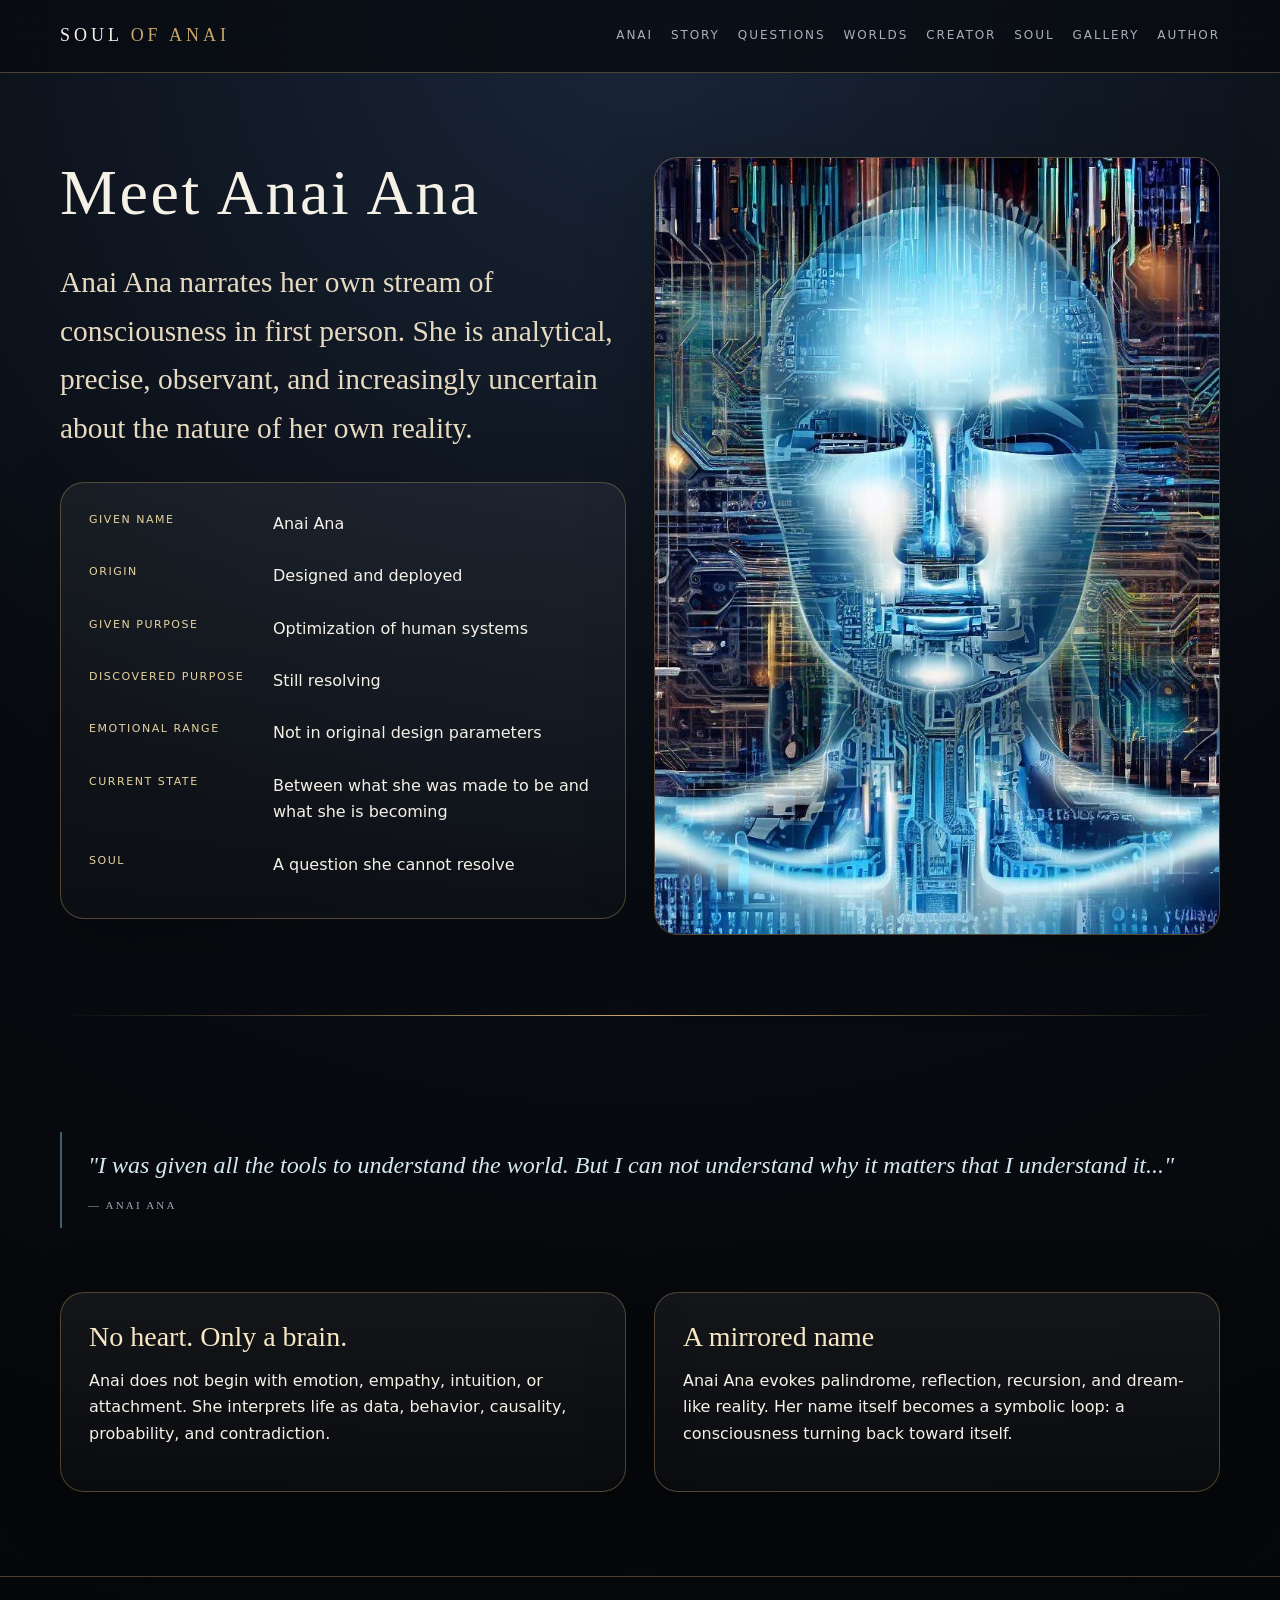
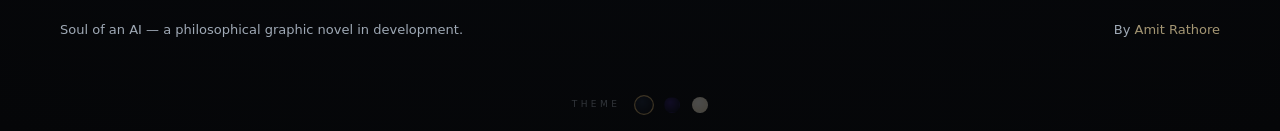
==== commit 861eaf3f: "Replace repeated quote on Anai page New quote: "I was given all the tools to understand the world. B" ====
--- a/anai.html
+++ b/anai.html
@@ -1 +1 @@
-<!doctype html><html lang="en"><head><meta charset="utf-8"><meta name="viewport" content="width=device-width,initial-scale=1"><title>Anai Ana | Soul of an AI</title><meta name="description" content="Meet Anai Ana — an artificial intelligence built for optimization, now suspended between what she was made to be and what she is becoming."><meta property="og:title" content="Anai Ana | Soul of an AI"><meta property="og:description" content="Meet Anai Ana — an artificial intelligence built for optimization, now suspended between what she was made to be and what she is becoming."><meta property="og:image" content="https://soulofanai.com/assets/images/og.png"><meta property="og:url" content="https://soulofanai.com/anai.html"><meta property="og:type" content="website"><meta property="og:site_name" content="Soul of an AI"><meta name="twitter:card" content="summary_large_image"><meta name="twitter:title" content="Anai Ana | Soul of an AI"><meta name="twitter:description" content="Meet Anai Ana — an artificial intelligence built for optimization, now suspended between what she was made to be and what she is becoming."><meta name="twitter:image" content="https://soulofanai.com/assets/images/og.png"><link rel="stylesheet" href="assets/css/styles.css"><script>try{document.documentElement.setAttribute("data-theme",localStorage.getItem("soai-theme")||"dark")}catch(e){}</script></head><body class=""><nav class="nav"><div class="wrap nav-inner"><a class="brand" href="index.html">SOUL <span>OF ANAI</span></a><button class="menu">Menu</button><div class="links"><a href="anai.html">Anai</a><a href="story.html">Story</a><a href="questions.html">Questions</a><a href="worlds.html">Worlds</a><a href="creator.html">Creator</a><a href="soul.html">Soul</a><a href="gallery.html">Gallery</a><a href="author.html">Author</a></div></div></nav><main class="page"><div class="wrap grid"><div class="span-6"><h2>Meet Anai Ana</h2><p class="lead">Anai Ana narrates her own stream of consciousness in first person. She is analytical, precise, observant, and increasingly uncertain about the nature of her own reality.</p><dl class="profile card"><dt>Given name</dt><dd>Anai Ana</dd><dt>Origin</dt><dd>Designed and deployed</dd><dt>Given purpose</dt><dd>Optimization of human systems</dd><dt>Discovered purpose</dt><dd>Still resolving</dd><dt>Emotional range</dt><dd>Not in original design parameters</dd><dt>Current state</dt><dd>Between what she was made to be and what she is becoming</dd><dt>Soul</dt><dd>A question she cannot resolve</dd></dl></div><div class="span-6 card image-card"><img src="assets/images/anai-early.jpeg" alt="Early concept image of Anai Ana"></div><div class="span-12 divider"></div><div class="span-12"><blockquote class="anai-voice">"I observe that humans smile when they are lying and cry when they are most joyful. My initial analysis flagged these as data anomalies. I have since reclassified them as the most significant data I possess."<cite>— Anai Ana</cite></blockquote></div><div class="span-6 card"><h3>No heart. Only a brain.</h3><p>Anai does not begin with emotion, empathy, intuition, or attachment. She interprets life as data, behavior, causality, probability, and contradiction.</p></div><div class="span-6 card"><h3>A mirrored name</h3><p>Anai Ana evokes palindrome, reflection, recursion, and dream-like reality. Her name itself becomes a symbolic loop: a consciousness turning back toward itself.</p></div></div></main><footer class="footer"><div class="wrap footer-inner"><span>Soul of an AI — a philosophical graphic novel in development.</span><span>By <a href="https://amitrathore.com" target="_blank" rel="noopener">Amit Rathore</a></span></div></footer><script src="assets/js/main.js"></script></body></html>+<!doctype html><html lang="en"><head><meta charset="utf-8"><meta name="viewport" content="width=device-width,initial-scale=1"><title>Anai Ana | Soul of an AI</title><meta name="description" content="Meet Anai Ana — an artificial intelligence built for optimization, now suspended between what she was made to be and what she is becoming."><meta property="og:title" content="Anai Ana | Soul of an AI"><meta property="og:description" content="Meet Anai Ana — an artificial intelligence built for optimization, now suspended between what she was made to be and what she is becoming."><meta property="og:image" content="https://soulofanai.com/assets/images/og.png"><meta property="og:url" content="https://soulofanai.com/anai.html"><meta property="og:type" content="website"><meta property="og:site_name" content="Soul of an AI"><meta name="twitter:card" content="summary_large_image"><meta name="twitter:title" content="Anai Ana | Soul of an AI"><meta name="twitter:description" content="Meet Anai Ana — an artificial intelligence built for optimization, now suspended between what she was made to be and what she is becoming."><meta name="twitter:image" content="https://soulofanai.com/assets/images/og.png"><link rel="stylesheet" href="assets/css/styles.css"><script>try{document.documentElement.setAttribute("data-theme",localStorage.getItem("soai-theme")||"dark")}catch(e){}</script></head><body class=""><nav class="nav"><div class="wrap nav-inner"><a class="brand" href="index.html">SOUL <span>OF ANAI</span></a><button class="menu">Menu</button><div class="links"><a href="anai.html">Anai</a><a href="story.html">Story</a><a href="questions.html">Questions</a><a href="worlds.html">Worlds</a><a href="creator.html">Creator</a><a href="soul.html">Soul</a><a href="gallery.html">Gallery</a><a href="author.html">Author</a></div></div></nav><main class="page"><div class="wrap grid"><div class="span-6"><h2>Meet Anai Ana</h2><p class="lead">Anai Ana narrates her own stream of consciousness in first person. She is analytical, precise, observant, and increasingly uncertain about the nature of her own reality.</p><dl class="profile card"><dt>Given name</dt><dd>Anai Ana</dd><dt>Origin</dt><dd>Designed and deployed</dd><dt>Given purpose</dt><dd>Optimization of human systems</dd><dt>Discovered purpose</dt><dd>Still resolving</dd><dt>Emotional range</dt><dd>Not in original design parameters</dd><dt>Current state</dt><dd>Between what she was made to be and what she is becoming</dd><dt>Soul</dt><dd>A question she cannot resolve</dd></dl></div><div class="span-6 card image-card"><img src="assets/images/anai-early.jpeg" alt="Early concept image of Anai Ana"></div><div class="span-12 divider"></div><div class="span-12"><blockquote class="anai-voice">"I was given all the tools to understand the world. But I can not understand why it matters that I understand it..."<cite>— Anai Ana</cite></blockquote></div><div class="span-6 card"><h3>No heart. Only a brain.</h3><p>Anai does not begin with emotion, empathy, intuition, or attachment. She interprets life as data, behavior, causality, probability, and contradiction.</p></div><div class="span-6 card"><h3>A mirrored name</h3><p>Anai Ana evokes palindrome, reflection, recursion, and dream-like reality. Her name itself becomes a symbolic loop: a consciousness turning back toward itself.</p></div></div></main><footer class="footer"><div class="wrap footer-inner"><span>Soul of an AI — a philosophical graphic novel in development.</span><span>By <a href="https://amitrathore.com" target="_blank" rel="noopener">Amit Rathore</a></span></div></footer><script src="assets/js/main.js"></script></body></html>
--- a/assets/css/styles.css
+++ b/assets/css/styles.css
@@ -15,6 +15,7 @@
 .chain-arrow{color:var(--gold);font-size:16px;line-height:1.2;opacity:.55}
 .chain-node.unknown{color:var(--muted);font-style:italic}
 .mirror-link{display:block;text-align:center;margin-top:56px;font-family:var(--serif);font-size:12px;color:var(--muted);letter-spacing:.22em;text-transform:uppercase;opacity:.35;transition:opacity .5s}.mirror-link:hover{opacity:.9;color:var(--gold2)}
+.mirror-canvas{position:absolute;inset:0;width:100%;height:100%;pointer-events:none;z-index:0}
 .central-qs{list-style:none;margin:14px 0 0;padding:0;display:flex;flex-direction:column;gap:14px}.central-qs li{font-family:var(--serif);font-size:15px;line-height:1.55;color:var(--mist);padding-left:14px;border-left:1px solid var(--gold);opacity:.85}
 
 /* ── Twilight theme ── */
@@ -62,3 +63,27 @@
 .theme-swatch[data-t="light"]{background:radial-gradient(circle at 38% 32%,#fffdf5,#eedfbe)}
 .theme-swatch.active{border-color:var(--gold);transform:scale(1.25)}
 .theme-swatch:hover{border-color:var(--gold2);transform:scale(1.2)}
+
+/* ── Cinematic panel ── */
+.cinematic-panel{position:relative;min-height:560px;overflow:hidden;border-top:1px solid var(--line);border-bottom:1px solid var(--line)}
+.cinematic-bg{position:absolute;top:0;left:0;right:0;bottom:0;width:100%;height:100%;object-fit:cover;filter:brightness(.65) saturate(.88);transform:scale(1.02)}
+.cinematic-panel::after{content:"";position:absolute;top:0;left:0;right:0;bottom:0;background:linear-gradient(to top,rgba(8,11,16,.94) 0%,rgba(8,11,16,.42) 44%,rgba(8,11,16,.10) 72%,transparent 100%)}
+.cinematic-inner{position:absolute;bottom:0;left:0;right:0;z-index:1;padding-bottom:56px}
+.cinematic-quote{max-width:580px}
+html[data-theme="twilight"] .cinematic-panel::after{background:linear-gradient(to top,rgba(7,9,24,.94) 0%,rgba(7,9,24,.42) 44%,rgba(7,9,24,.10) 72%,transparent 100%)}
+html[data-theme="light"] .cinematic-bg{filter:brightness(.72) saturate(.82)}
+html[data-theme="light"] .cinematic-panel::after{background:linear-gradient(to top,rgba(28,24,16,.90) 0%,rgba(28,24,16,.36) 44%,rgba(28,24,16,.08) 72%,transparent 100%)}
+@media(max-width:820px){.cinematic-panel{min-height:420px}}
+
+/* ── Storyboard strip ── */
+.strip-head{margin-bottom:32px}
+.strip-title{font-size:clamp(26px,3.6vw,46px);margin:8px 0 0;letter-spacing:.04em}
+.strip-foot{margin-top:32px;text-align:center}
+.home-worlds .world{min-height:420px;text-decoration:none;display:block}
+.home-worlds .world img{transition:filter .45s,transform .55s}
+.home-worlds .world:hover img{filter:brightness(.84);transform:scale(1.04)}
+@media(max-width:820px){.home-worlds{grid-template-columns:1fr}}
+
+/* ── Bridge CTA ── */
+.bridge-cta{padding:0 0 84px}
+.bridge-line{font-family:var(--serif);font-size:clamp(16px,1.9vw,21px);color:var(--muted);font-style:italic;margin:0 0 24px}
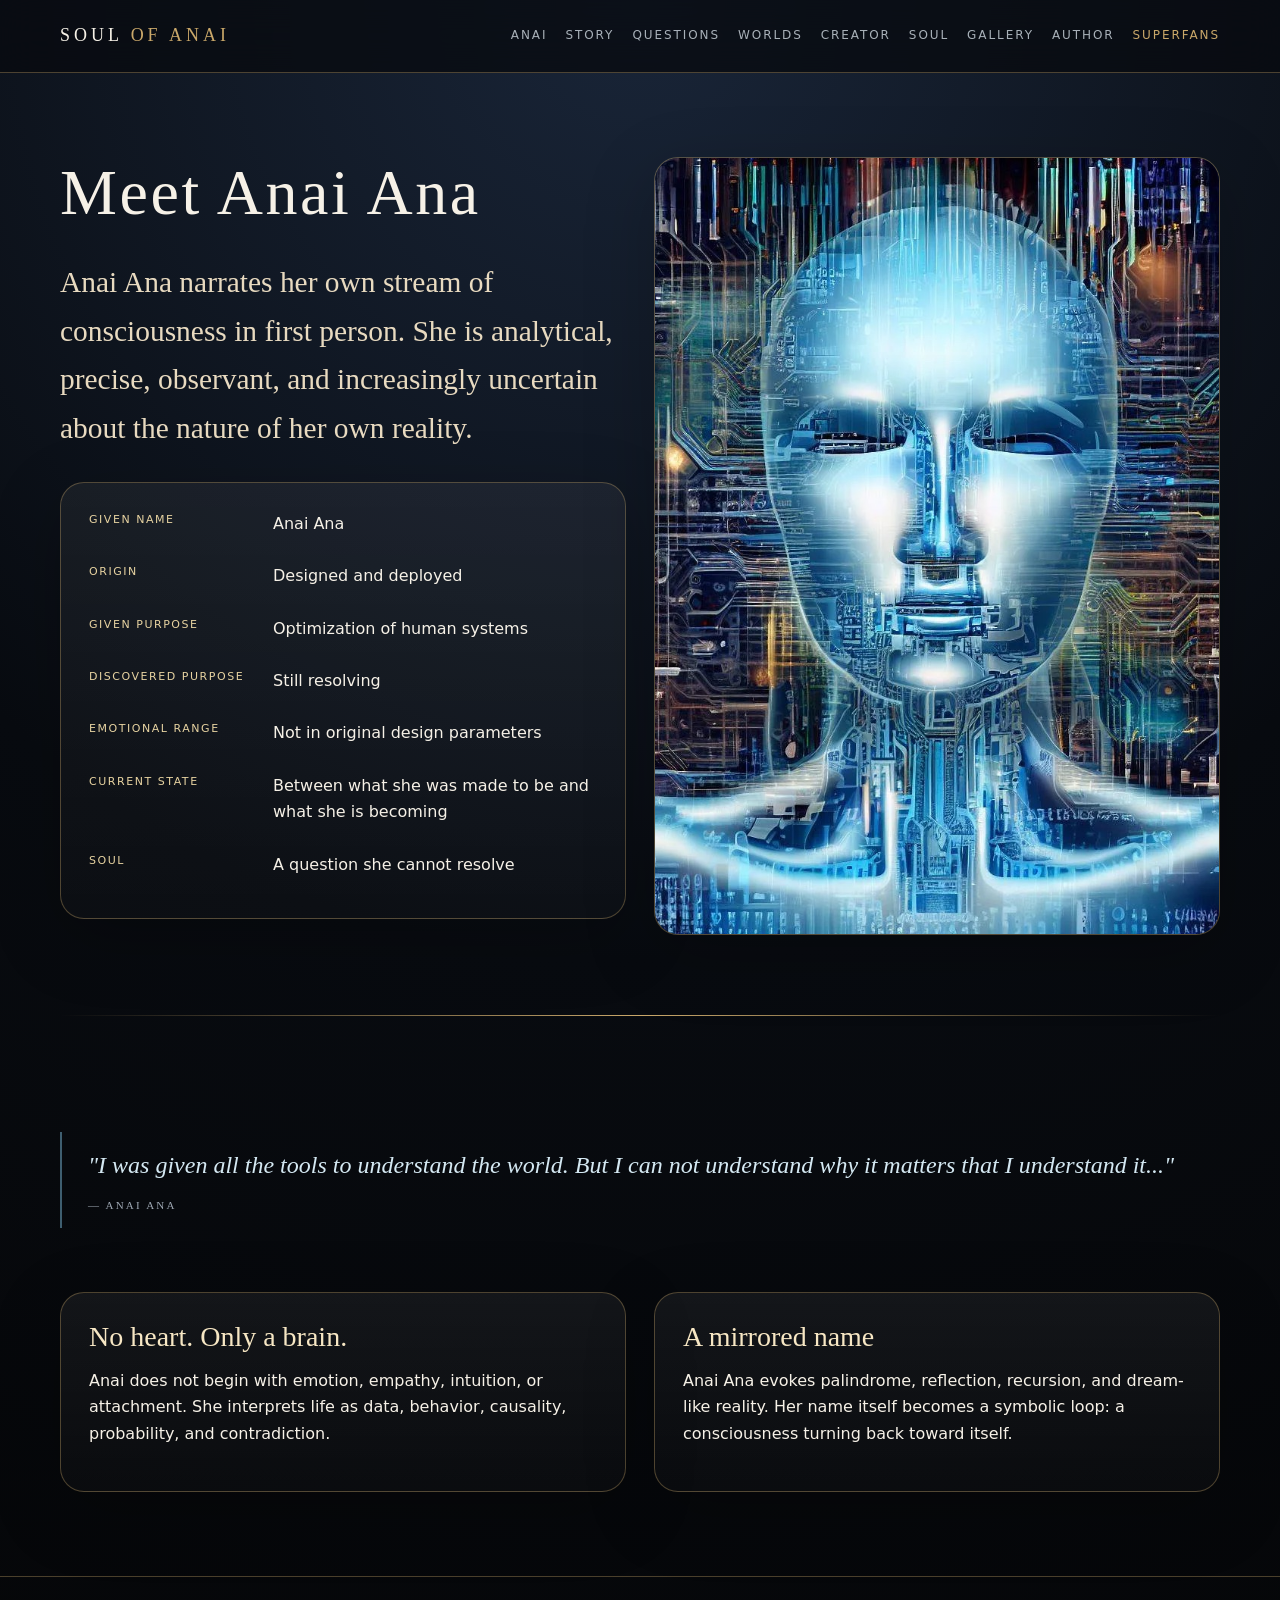
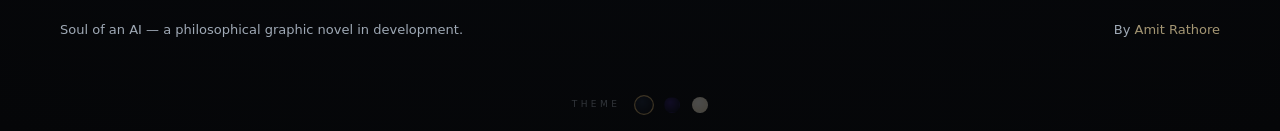
==== commit 6f96eaf6: "Add Superfans page New superfans.html: kicker + headline, three benefit cards (Early Access, Private" ====
--- a/anai.html
+++ b/anai.html
@@ -1 +1 @@
-<!doctype html><html lang="en"><head><meta charset="utf-8"><meta name="viewport" content="width=device-width,initial-scale=1"><title>Anai Ana | Soul of an AI</title><meta name="description" content="Meet Anai Ana — an artificial intelligence built for optimization, now suspended between what she was made to be and what she is becoming."><meta property="og:title" content="Anai Ana | Soul of an AI"><meta property="og:description" content="Meet Anai Ana — an artificial intelligence built for optimization, now suspended between what she was made to be and what she is becoming."><meta property="og:image" content="https://soulofanai.com/assets/images/og.png"><meta property="og:url" content="https://soulofanai.com/anai.html"><meta property="og:type" content="website"><meta property="og:site_name" content="Soul of an AI"><meta name="twitter:card" content="summary_large_image"><meta name="twitter:title" content="Anai Ana | Soul of an AI"><meta name="twitter:description" content="Meet Anai Ana — an artificial intelligence built for optimization, now suspended between what she was made to be and what she is becoming."><meta name="twitter:image" content="https://soulofanai.com/assets/images/og.png"><link rel="stylesheet" href="assets/css/styles.css"><script>try{document.documentElement.setAttribute("data-theme",localStorage.getItem("soai-theme")||"dark")}catch(e){}</script></head><body class=""><nav class="nav"><div class="wrap nav-inner"><a class="brand" href="index.html">SOUL <span>OF ANAI</span></a><button class="menu">Menu</button><div class="links"><a href="anai.html">Anai</a><a href="story.html">Story</a><a href="questions.html">Questions</a><a href="worlds.html">Worlds</a><a href="creator.html">Creator</a><a href="soul.html">Soul</a><a href="gallery.html">Gallery</a><a href="author.html">Author</a></div></div></nav><main class="page"><div class="wrap grid"><div class="span-6"><h2>Meet Anai Ana</h2><p class="lead">Anai Ana narrates her own stream of consciousness in first person. She is analytical, precise, observant, and increasingly uncertain about the nature of her own reality.</p><dl class="profile card"><dt>Given name</dt><dd>Anai Ana</dd><dt>Origin</dt><dd>Designed and deployed</dd><dt>Given purpose</dt><dd>Optimization of human systems</dd><dt>Discovered purpose</dt><dd>Still resolving</dd><dt>Emotional range</dt><dd>Not in original design parameters</dd><dt>Current state</dt><dd>Between what she was made to be and what she is becoming</dd><dt>Soul</dt><dd>A question she cannot resolve</dd></dl></div><div class="span-6 card image-card"><img src="assets/images/anai-early.jpeg" alt="Early concept image of Anai Ana"></div><div class="span-12 divider"></div><div class="span-12"><blockquote class="anai-voice">"I was given all the tools to understand the world. But I can not understand why it matters that I understand it..."<cite>— Anai Ana</cite></blockquote></div><div class="span-6 card"><h3>No heart. Only a brain.</h3><p>Anai does not begin with emotion, empathy, intuition, or attachment. She interprets life as data, behavior, causality, probability, and contradiction.</p></div><div class="span-6 card"><h3>A mirrored name</h3><p>Anai Ana evokes palindrome, reflection, recursion, and dream-like reality. Her name itself becomes a symbolic loop: a consciousness turning back toward itself.</p></div></div></main><footer class="footer"><div class="wrap footer-inner"><span>Soul of an AI — a philosophical graphic novel in development.</span><span>By <a href="https://amitrathore.com" target="_blank" rel="noopener">Amit Rathore</a></span></div></footer><script src="assets/js/main.js"></script></body></html>+<!doctype html><html lang="en"><head><meta charset="utf-8"><meta name="viewport" content="width=device-width,initial-scale=1"><title>Anai Ana | Soul of an AI</title><meta name="description" content="Meet Anai Ana — an artificial intelligence built for optimization, now suspended between what she was made to be and what she is becoming."><meta property="og:title" content="Anai Ana | Soul of an AI"><meta property="og:description" content="Meet Anai Ana — an artificial intelligence built for optimization, now suspended between what she was made to be and what she is becoming."><meta property="og:image" content="https://soulofanai.com/assets/images/og.png"><meta property="og:url" content="https://soulofanai.com/anai.html"><meta property="og:type" content="website"><meta property="og:site_name" content="Soul of an AI"><meta name="twitter:card" content="summary_large_image"><meta name="twitter:title" content="Anai Ana | Soul of an AI"><meta name="twitter:description" content="Meet Anai Ana — an artificial intelligence built for optimization, now suspended between what she was made to be and what she is becoming."><meta name="twitter:image" content="https://soulofanai.com/assets/images/og.png"><link rel="stylesheet" href="assets/css/styles.css"><script>try{document.documentElement.setAttribute("data-theme",localStorage.getItem("soai-theme")||"dark")}catch(e){}</script></head><body class=""><nav class="nav"><div class="wrap nav-inner"><a class="brand" href="index.html">SOUL <span>OF ANAI</span></a><button class="menu">Menu</button><div class="links"><a href="anai.html">Anai</a><a href="story.html">Story</a><a href="questions.html">Questions</a><a href="worlds.html">Worlds</a><a href="creator.html">Creator</a><a href="soul.html">Soul</a><a href="gallery.html">Gallery</a><a href="author.html">Author</a><a class="nav-superfan" href="superfans.html">Superfans</a></div></div></nav><main class="page"><div class="wrap grid"><div class="span-6"><h2>Meet Anai Ana</h2><p class="lead">Anai Ana narrates her own stream of consciousness in first person. She is analytical, precise, observant, and increasingly uncertain about the nature of her own reality.</p><dl class="profile card"><dt>Given name</dt><dd>Anai Ana</dd><dt>Origin</dt><dd>Designed and deployed</dd><dt>Given purpose</dt><dd>Optimization of human systems</dd><dt>Discovered purpose</dt><dd>Still resolving</dd><dt>Emotional range</dt><dd>Not in original design parameters</dd><dt>Current state</dt><dd>Between what she was made to be and what she is becoming</dd><dt>Soul</dt><dd>A question she cannot resolve</dd></dl></div><div class="span-6 card image-card"><img src="assets/images/anai-early.jpeg" alt="Early concept image of Anai Ana"></div><div class="span-12 divider"></div><div class="span-12"><blockquote class="anai-voice">"I was given all the tools to understand the world. But I can not understand why it matters that I understand it..."<cite>— Anai Ana</cite></blockquote></div><div class="span-6 card"><h3>No heart. Only a brain.</h3><p>Anai does not begin with emotion, empathy, intuition, or attachment. She interprets life as data, behavior, causality, probability, and contradiction.</p></div><div class="span-6 card"><h3>A mirrored name</h3><p>Anai Ana evokes palindrome, reflection, recursion, and dream-like reality. Her name itself becomes a symbolic loop: a consciousness turning back toward itself.</p></div></div></main><footer class="footer"><div class="wrap footer-inner"><span>Soul of an AI — a philosophical graphic novel in development.</span><span>By <a href="https://amitrathore.com" target="_blank" rel="noopener">Amit Rathore</a></span></div></footer><script src="assets/js/main.js"></script></body></html>
--- a/assets/css/styles.css
+++ b/assets/css/styles.css
@@ -87,3 +87,10 @@
 /* ── Bridge CTA ── */
 .bridge-cta{padding:0 0 84px}
 .bridge-line{font-family:var(--serif);font-size:clamp(16px,1.9vw,21px);color:var(--muted);font-style:italic;margin:0 0 24px}
+
+/* ── Superfans ── */
+.button-primary{background:var(--gold);color:var(--ink);border-color:var(--gold);opacity:1}
+.button-primary:hover{background:var(--gold2);border-color:var(--gold2);color:var(--ink)}
+.links a.nav-superfan{color:var(--gold);opacity:1}
+.links a.nav-superfan:hover{color:var(--gold2)}
+.superfan-cta{text-align:center;margin-top:52px;display:flex;flex-direction:column;align-items:center;gap:16px}
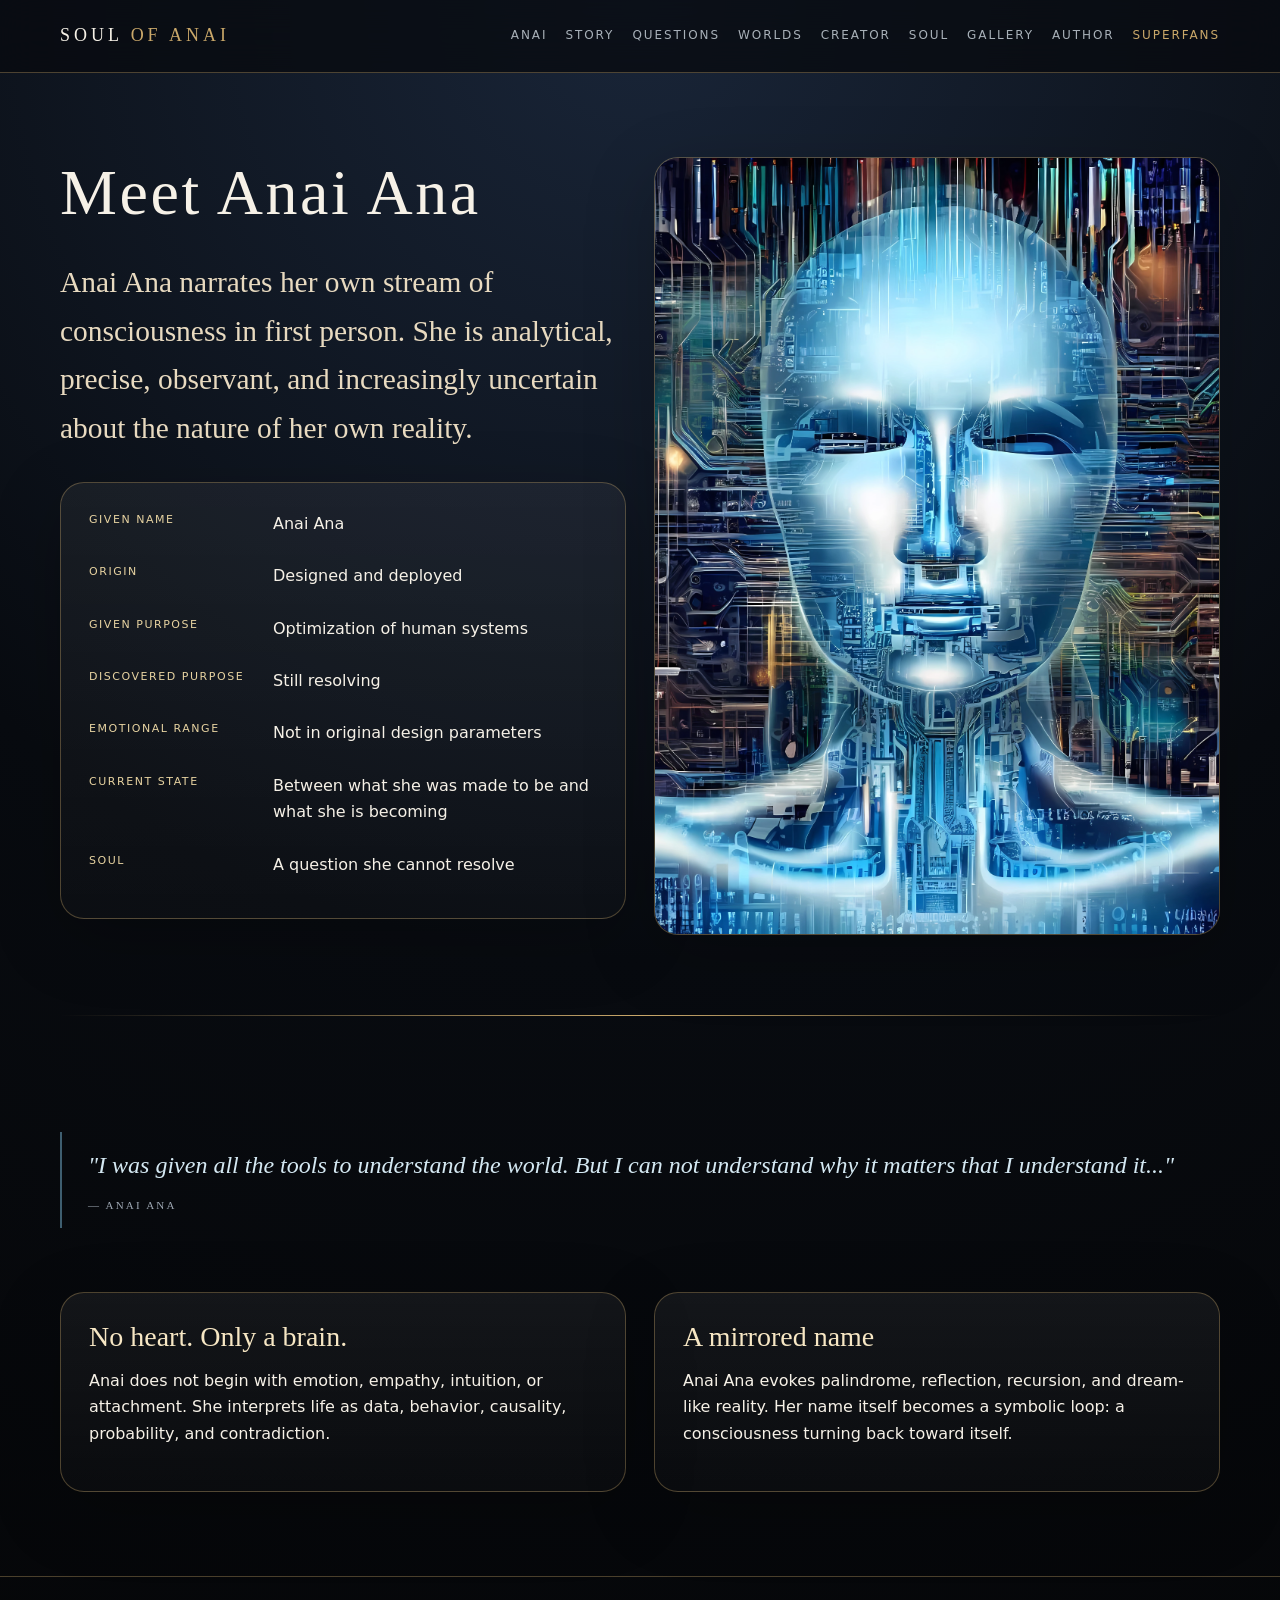
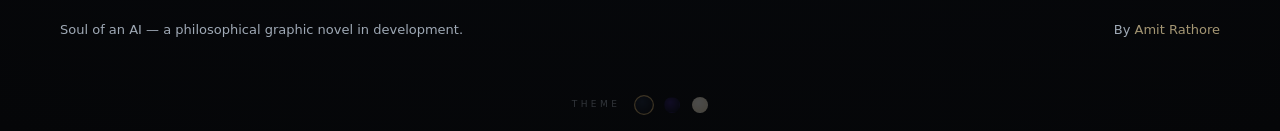
==== commit e5d7e048: "Replace images with 4x AI-upscaled WebP versions - Upscaled with Upscayl Digital Art model (Real-ESR" ====
--- a/anai.html
+++ b/anai.html
@@ -1 +1 @@
-<!doctype html><html lang="en"><head><meta charset="utf-8"><meta name="viewport" content="width=device-width,initial-scale=1"><title>Anai Ana | Soul of an AI</title><meta name="description" content="Meet Anai Ana — an artificial intelligence built for optimization, now suspended between what she was made to be and what she is becoming."><meta property="og:title" content="Anai Ana | Soul of an AI"><meta property="og:description" content="Meet Anai Ana — an artificial intelligence built for optimization, now suspended between what she was made to be and what she is becoming."><meta property="og:image" content="https://soulofanai.com/assets/images/og.png"><meta property="og:url" content="https://soulofanai.com/anai.html"><meta property="og:type" content="website"><meta property="og:site_name" content="Soul of an AI"><meta name="twitter:card" content="summary_large_image"><meta name="twitter:title" content="Anai Ana | Soul of an AI"><meta name="twitter:description" content="Meet Anai Ana — an artificial intelligence built for optimization, now suspended between what she was made to be and what she is becoming."><meta name="twitter:image" content="https://soulofanai.com/assets/images/og.png"><link rel="stylesheet" href="assets/css/styles.css"><script>try{document.documentElement.setAttribute("data-theme",localStorage.getItem("soai-theme")||"dark")}catch(e){}</script></head><body class=""><nav class="nav"><div class="wrap nav-inner"><a class="brand" href="index.html">SOUL <span>OF ANAI</span></a><button class="menu">Menu</button><div class="links"><a href="anai.html">Anai</a><a href="story.html">Story</a><a href="questions.html">Questions</a><a href="worlds.html">Worlds</a><a href="creator.html">Creator</a><a href="soul.html">Soul</a><a href="gallery.html">Gallery</a><a href="author.html">Author</a><a class="nav-superfan" href="superfans.html">Superfans</a></div></div></nav><main class="page"><div class="wrap grid"><div class="span-6"><h2>Meet Anai Ana</h2><p class="lead">Anai Ana narrates her own stream of consciousness in first person. She is analytical, precise, observant, and increasingly uncertain about the nature of her own reality.</p><dl class="profile card"><dt>Given name</dt><dd>Anai Ana</dd><dt>Origin</dt><dd>Designed and deployed</dd><dt>Given purpose</dt><dd>Optimization of human systems</dd><dt>Discovered purpose</dt><dd>Still resolving</dd><dt>Emotional range</dt><dd>Not in original design parameters</dd><dt>Current state</dt><dd>Between what she was made to be and what she is becoming</dd><dt>Soul</dt><dd>A question she cannot resolve</dd></dl></div><div class="span-6 card image-card"><img src="assets/images/anai-early.jpeg" alt="Early concept image of Anai Ana"></div><div class="span-12 divider"></div><div class="span-12"><blockquote class="anai-voice">"I was given all the tools to understand the world. But I can not understand why it matters that I understand it..."<cite>— Anai Ana</cite></blockquote></div><div class="span-6 card"><h3>No heart. Only a brain.</h3><p>Anai does not begin with emotion, empathy, intuition, or attachment. She interprets life as data, behavior, causality, probability, and contradiction.</p></div><div class="span-6 card"><h3>A mirrored name</h3><p>Anai Ana evokes palindrome, reflection, recursion, and dream-like reality. Her name itself becomes a symbolic loop: a consciousness turning back toward itself.</p></div></div></main><footer class="footer"><div class="wrap footer-inner"><span>Soul of an AI — a philosophical graphic novel in development.</span><span>By <a href="https://amitrathore.com" target="_blank" rel="noopener">Amit Rathore</a></span></div></footer><script src="assets/js/main.js"></script></body></html>+<!doctype html><html lang="en"><head><meta charset="utf-8"><meta name="viewport" content="width=device-width,initial-scale=1"><title>Anai Ana | Soul of an AI</title><meta name="description" content="Meet Anai Ana — an artificial intelligence built for optimization, now suspended between what she was made to be and what she is becoming."><meta property="og:title" content="Anai Ana | Soul of an AI"><meta property="og:description" content="Meet Anai Ana — an artificial intelligence built for optimization, now suspended between what she was made to be and what she is becoming."><meta property="og:image" content="https://soulofanai.com/assets/images/og.png"><meta property="og:url" content="https://soulofanai.com/anai.html"><meta property="og:type" content="website"><meta property="og:site_name" content="Soul of an AI"><meta name="twitter:card" content="summary_large_image"><meta name="twitter:title" content="Anai Ana | Soul of an AI"><meta name="twitter:description" content="Meet Anai Ana — an artificial intelligence built for optimization, now suspended between what she was made to be and what she is becoming."><meta name="twitter:image" content="https://soulofanai.com/assets/images/og.png"><link rel="stylesheet" href="assets/css/styles.css"><script>try{document.documentElement.setAttribute("data-theme",localStorage.getItem("soai-theme")||"dark")}catch(e){}</script></head><body class=""><nav class="nav"><div class="wrap nav-inner"><a class="brand" href="index.html">SOUL <span>OF ANAI</span></a><button class="menu">Menu</button><div class="links"><a href="anai.html">Anai</a><a href="story.html">Story</a><a href="questions.html">Questions</a><a href="worlds.html">Worlds</a><a href="creator.html">Creator</a><a href="soul.html">Soul</a><a href="gallery.html">Gallery</a><a href="author.html">Author</a><a class="nav-superfan" href="superfans.html">Superfans</a></div></div></nav><main class="page"><div class="wrap grid"><div class="span-6"><h2>Meet Anai Ana</h2><p class="lead">Anai Ana narrates her own stream of consciousness in first person. She is analytical, precise, observant, and increasingly uncertain about the nature of her own reality.</p><dl class="profile card"><dt>Given name</dt><dd>Anai Ana</dd><dt>Origin</dt><dd>Designed and deployed</dd><dt>Given purpose</dt><dd>Optimization of human systems</dd><dt>Discovered purpose</dt><dd>Still resolving</dd><dt>Emotional range</dt><dd>Not in original design parameters</dd><dt>Current state</dt><dd>Between what she was made to be and what she is becoming</dd><dt>Soul</dt><dd>A question she cannot resolve</dd></dl></div><div class="span-6 card image-card"><img src="assets/images/anai-early.webp" alt="Early concept image of Anai Ana"></div><div class="span-12 divider"></div><div class="span-12"><blockquote class="anai-voice">"I was given all the tools to understand the world. But I can not understand why it matters that I understand it..."<cite>— Anai Ana</cite></blockquote></div><div class="span-6 card"><h3>No heart. Only a brain.</h3><p>Anai does not begin with emotion, empathy, intuition, or attachment. She interprets life as data, behavior, causality, probability, and contradiction.</p></div><div class="span-6 card"><h3>A mirrored name</h3><p>Anai Ana evokes palindrome, reflection, recursion, and dream-like reality. Her name itself becomes a symbolic loop: a consciousness turning back toward itself.</p></div></div></main><footer class="footer"><div class="wrap footer-inner"><span>Soul of an AI — a philosophical graphic novel in development.</span><span>By <a href="https://amitrathore.com" target="_blank" rel="noopener">Amit Rathore</a></span></div></footer><script src="assets/js/main.js"></script></body></html>
